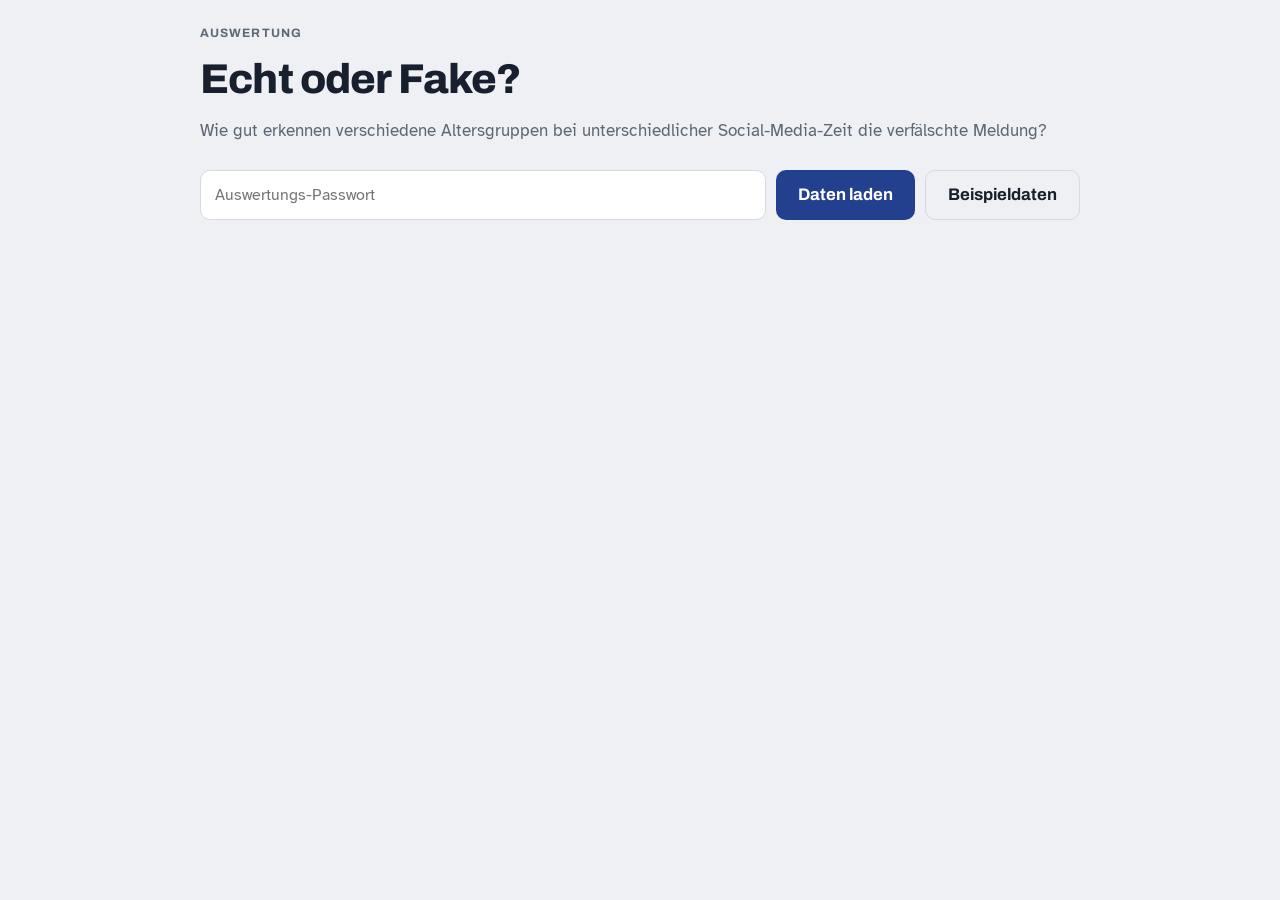
==== auswertung.html @ 5065805e "Schwerere Szenarien: sachliche Fakes mit einem versteckten Fehler, Ablenkungen in echten Meldungen C" ====
<!doctype html>
<html lang="de">
<head>
<meta charset="utf-8">
<meta name="viewport" content="width=device-width, initial-scale=1, viewport-fit=cover">
<meta name="robots" content="noindex, nofollow">
<title>Auswertung Echt oder Fake</title>
<link rel="stylesheet" href="https://fonts.googleapis.com/css2?family=Archivo:wght@600;700;800&family=Atkinson+Hyperlegible:wght@400;700&display=swap">
<link rel="stylesheet" href="style.css?v=8">
<style>
  .wrap { max-width: 880px; }
  .login { display: flex; gap: 10px; flex-wrap: wrap; }
  .login input {
    flex: 1 1 220px; font: 16px var(--body); padding: 12px 14px; border-radius: 10px;
    border: 1.5px solid var(--line); background: var(--surface); color: var(--ink);
  }
  .login .btn { width: auto; flex: 0 0 auto; }
  .werkzeuge { display: flex; gap: 16px; flex-wrap: wrap; align-items: center; font-size: 0.9rem; }
  .kpis { display: grid; grid-template-columns: repeat(auto-fit, minmax(160px, 1fr)); gap: 10px; }
  .kpi { background: var(--surface); border: 1px solid var(--line); border-radius: 10px; padding: 14px 16px; }
  .kpi b { display: block; font: 800 1.9rem/1.1 var(--display); font-variant-numeric: tabular-nums; }
  .kpi span { font-size: 0.85rem; color: var(--muted); }
  section.block { display: flex; flex-direction: column; gap: 12px; }
  section.block > p { max-width: 65ch; }
  .bars { display: flex; flex-direction: column; gap: 9px; }
  .bar-row { display: grid; grid-template-columns: minmax(96px, 28%) 1fr 92px; gap: 12px; align-items: center; font-size: 0.92rem; }
  .track { height: 18px; background: var(--line); border-radius: 3px; overflow: hidden; display: flex; }
  .fill { height: 100%; background: var(--accent); }
  .seg-ok { background: var(--echt); }
  .seg-no { background: var(--fake); }
  .seg-na { background: var(--muted); opacity: .45; }
  .val { text-align: right; font-variant-numeric: tabular-nums; font-weight: 700; }
  .val small { color: var(--muted); display: block; font-size: 0.74rem; font-weight: 400; }
  .legende { display: flex; gap: 14px; flex-wrap: wrap; font-size: 0.82rem; color: var(--muted); }
  .legende i { display: inline-block; width: 10px; height: 10px; border-radius: 2px; margin-right: 5px; vertical-align: -1px; }
  .scroll { overflow-x: auto; }
  table { border-collapse: separate; border-spacing: 4px; font-size: 0.88rem; min-width: 540px; }
  th { font: 700 0.8rem var(--display); color: var(--muted); text-align: left; padding: 4px; white-space: nowrap; }
  td.cell { text-align: center; border-radius: 5px; padding: 9px 4px; font-variant-numeric: tabular-nums; font-weight: 700; min-width: 70px; }
  td.cell small { display: block; font-weight: 400; opacity: .8; font-size: 0.72rem; }
  td.leer { color: var(--muted); background: var(--surface); font-weight: 400; }
  .notice { border: 1.5px dashed var(--fake); border-radius: 10px; padding: 10px 14px; font-size: 0.9rem; }
</style>
</head>
<body>
<main class="wrap stack-lg">
  <div class="stack">
    <span class="eyebrow">Auswertung</span>
    <h1>Echt oder Fake?</h1>
    <p class="muted">Wie gut erkennen verschiedene Altersgruppen bei unterschiedlicher Social-Media-Zeit die verfälschte Meldung?</p>
  </div>

  <form class="login" id="login">
    <input id="key" type="password" placeholder="Auswertungs-Passwort" autocomplete="current-password">
    <button class="btn" type="submit">Daten laden</button>
    <button class="btn btn-ghost" type="button" id="demo">Beispieldaten</button>
  </form>
  <div class="werkzeuge">
    <span class="status" id="status" aria-live="polite"></span>
    <button class="link" id="csv" hidden>Rohdaten als CSV herunterladen</button>
  </div>

  <div id="inhalt" class="stack-lg"></div>
</main>

<script src="config.js?v=8"></script>
<script>
(() => {
  const C = window.UMFRAGE_CONFIG;
  const S = C.szenarien;
  const $ = (s) => document.querySelector(s);
  const esc = (s) => String(s ?? "").replace(/[&<>"]/g, (c) => ({ "&": "&amp;", "<": "&lt;", ">": "&gt;", '"': "&quot;" }[c]));
  let aktuelleRows = [];
  let timer = null;

  try { $("#key").value = localStorage.getItem("fn_key") || ""; } catch {}

  async function laden() {
    if (!C.endpoint) { $("#status").textContent = "In config.js ist noch kein endpoint eingetragen."; return; }
    const key = $("#key").value;
    try { localStorage.setItem("fn_key", key); } catch {}
    try {
      const r = await fetch(`${C.endpoint}?key=${encodeURIComponent(key)}`);
      const d = await r.json();
      if (!d.ok) { $("#status").textContent = d.error || "Fehler beim Laden."; clearInterval(timer); return; }
      $("#status").textContent = `Live · aktualisiert ${new Date().toLocaleTimeString("de-DE")} · lädt jede Minute neu`;
      render(d.rows, false);
    } catch (err) {
      $("#status").textContent = "Laden fehlgeschlagen. Internetverbindung oder endpoint-URL prüfen.";
    }
  }

  $("#login").addEventListener("submit", (e) => {
    e.preventDefault();
    $("#status").textContent = "Lade …";
    clearInterval(timer);
    laden();
    timer = setInterval(laden, 60000);
  });
  $("#demo").addEventListener("click", () => {
    clearInterval(timer);
    $("#status").textContent = "";
    render(beispiel(), true);
  });

  $("#csv").addEventListener("click", () => {
    if (!aktuelleRows.length) return;
    const spalten = [...new Set(aktuelleRows.flatMap((r) => Object.keys(r)))];
    const zelle = (v) => { const s = String(v ?? ""); return /[";\n]/.test(s) ? `"${s.replace(/"/g, '""')}"` : s; };
    const csv = [spalten.join(";"), ...aktuelleRows.map((r) => spalten.map((k) => zelle(r[k])).join(";"))].join("\n");
    const a = document.createElement("a");
    a.href = URL.createObjectURL(new Blob(["﻿" + csv], { type: "text/csv;charset=utf-8" }));
    a.download = `echt-oder-fake_${new Date().toISOString().slice(0, 10)}.csv`;
    a.click();
  });

  // ---------- erfundene Beispieldaten für die Vorschau ----------
  function beispiel() {
    const rows = [];
    const schw = { quelle: 0.88, inhalt: 0.66, taeuscht: 0.4 };
    for (let n = 0; n < 160; n++) {
      const a = Math.floor(Math.random() * C.alter.length);
      const s = Math.floor(Math.random() * C.screentime.length);
      const row = { alter: C.alter[a], screentime: C.screentime[s] };
      let r = 0, f = 0, k = 0;
      S.forEach((sz) => {
        const p = Math.max(0.15, Math.min(0.97, schw[sz.typ] - 0.03 * s + (a === 5 ? -0.06 : 0) + (Math.random() - 0.5) * 0.15));
        const x = Math.random();
        const erg = x < 0.07 ? "keine_ahnung" : x < 0.07 + p * 0.93 ? "richtig" : "falsch";
        row[`${sz.id}_ergebnis`] = erg;
        row[`${sz.id}_sicher`] = erg === "keine_ahnung" ? "" : Math.random() < 0.5 + 0.05 * s ? "sicher" : "geraten";
        erg === "richtig" ? r++ : erg === "falsch" ? f++ : k++;
      });
      Object.assign(row, { richtig: r, falsch: f, keine_ahnung: k, anzahl: S.length, quote: Math.round(r / S.length * 100) });
      rows.push(row);
    }
    return rows;
  }

  // ---------- Berechnung ----------
  const mittel = (a) => (a.length ? a.reduce((s, x) => s + x, 0) / a.length : null);
  const pct = (v) => (v == null ? "–" : Math.round(v) + " %");
  const quote = (r) => (Number(r.richtig) / Number(r.anzahl || S.length)) * 100;
  const kaQuote = (r) => (Number(r.keine_ahnung || 0) / Number(r.anzahl || S.length)) * 100;

  // Einzelantworten flach: eine Zeile pro Person × Szenario
  function antworten(rows) {
    return rows.flatMap((r) => S.map((s) => ({
      row: r, szenario: s, ergebnis: r[`${s.id}_ergebnis`], sicher: r[`${s.id}_sicher`]
    })).filter((x) => x.ergebnis));
  }

  function gruppe(rows, feld, werte) {
    return werte.map((w) => {
      const g = rows.filter((r) => String(r[feld]) === String(w));
      return { label: w, n: g.length, wert: mittel(g.map(quote)), ka: mittel(g.map(kaQuote)) };
    });
  }

  function balken(daten, mitKa = true) {
    return `<div class="bars">${daten.map((d) => `
      <div class="bar-row">
        <span>${esc(d.label)}</span>
        <div class="track"><div class="fill" style="width:${d.wert ?? 0}%"></div></div>
        <span class="val">${pct(d.wert)}<small>n = ${d.n}${mitKa && d.ka ? ` · ${Math.round(d.ka)} % k. A.` : ""}</small></span>
      </div>`).join("")}</div>`;
  }

  function farbe(v) {
    const t = Math.max(0, Math.min(1, (v - 30) / 70));
    return `background:hsl(${Math.round(6 + t * 140)} 55% 46%);color:#fff`;
  }

  function tabelle(zeilen, spalten, wert) {
    return `<div class="scroll"><table>
      <thead><tr><th></th>${spalten.map((s) => `<th>${esc(C.typen[s] || C.merkmale[s] || s)}</th>`).join("")}</tr></thead>
      <tbody>${zeilen.map((z) => `<tr><th>${esc(z)}</th>${spalten.map((s) => {
        const { v, n } = wert(z, s);
        if (!n) return `<td class="cell leer">–</td>`;
        return `<td class="cell" style="${farbe(v)}">${Math.round(v)} %<small>n = ${n}</small></td>`;
      }).join("")}</tr>`).join("")}</tbody></table></div>`;
  }

  // ---------- Darstellung ----------
  function render(rows, demo) {
    aktuelleRows = rows;
    $("#csv").hidden = !rows.length;
    const inhalt = $("#inhalt");
    if (!rows.length) { inhalt.innerHTML = `<p class="muted">Noch keine Antworten. Sobald jemand die Umfrage abschickt, erscheint sie hier.</p>`; return; }

    const alle = antworten(rows);
    const beantwortet = alle.filter((x) => x.ergebnis !== "keine_ahnung");
    const sicher = beantwortet.filter((x) => x.sicher === "sicher");
    const anteilRichtig = (liste) => (liste.length ? (liste.filter((x) => x.ergebnis === "richtig").length / liste.length) * 100 : null);

    const matrix = tabelle(C.alter, C.screentime, (a, s) => {
      const g = rows.filter((r) => r.alter === a && r.screentime === s);
      return { v: mittel(g.map(quote)), n: g.length };
    });

    // Kreuztabelle: Gruppe (Alter oder Screentime) × Eigenschaft der Szenarien (typ oder merkmal)
    const kreuz = (feld, werte, eigenschaft, spalten) => tabelle(werte, Object.keys(spalten), (w, k) => {
      const g = alle.filter((x) => x.row[feld] === w && x.szenario[eigenschaft] === k);
      return { v: anteilRichtig(g), n: new Set(g.map((x) => x.row)).size };
    });
    const anzahlProMerkmal = Object.keys(C.merkmale).map((m) => `${C.merkmale[m]}: ${S.filter((s) => s.merkmal === m).length}`).join(" · ");

    const kalibrierung = C.screentime.map((st) => {
      const g = sicher.filter((x) => x.row.screentime === st);
      return { label: st, n: new Set(g.map((x) => x.row)).size, wert: anteilRichtig(g) };
    });

    const proSzenario = S.map((s) => {
      const g = alle.filter((x) => x.szenario.id === s.id);
      const anteil = (e) => (g.length ? (g.filter((x) => x.ergebnis === e).length / g.length) * 100 : 0);
      return { s, n: g.length, ok: anteil("richtig"), no: anteil("falsch"), na: anteil("keine_ahnung") };
    });

    inhalt.innerHTML = `
      ${demo ? `<p class="notice">Erfundene Beispieldaten. So sieht die Auswertung aus, sobald echte Antworten da sind.</p>` : ""}
      <div class="kpis">
        <div class="kpi"><b>${rows.length}</b><span>Teilnehmende</span></div>
        <div class="kpi"><b>${pct(mittel(rows.map(quote)))}</b><span>richtig erkannt im Schnitt</span></div>
        <div class="kpi"><b>${pct(mittel(rows.map(kaQuote)))}</b><span>„Keine Ahnung“</span></div>
        <div class="kpi"><b>${pct(anteilRichtig(sicher))}</b><span>richtig, wenn „sicher“ gewählt</span></div>
      </div>

      <section class="block">
        <h2>Nach täglicher Social-Media-Zeit</h2>
        <p class="muted small">Anteil richtig erkannter Paare. „k. A.“ = Anteil „Keine Ahnung“.</p>
        ${balken(gruppe(rows, "screentime", C.screentime))}
      </section>

      <section class="block">
        <h2>Nach Altersgruppe</h2>
        ${balken(gruppe(rows, "alter", C.alter))}
      </section>

      <section class="block">
        <h2>Alter × Social-Media-Zeit</h2>
        <p class="muted small">Zeilen: Altersgruppe, Spalten: Zeit pro Tag. Zellen mit kleinem n bitte vorsichtig deuten.</p>
        ${matrix}
      </section>

      <section class="block">
        <h2>Aufmachung als Hinweis, nach Social-Media-Zeit</h2>
        <p class="muted small">Aufmachung hilft: echt = seriöser Artikel, Fake = Post. Gleiche Aufmachung: beide sehen gleich aus. Aufmachung täuscht: echt = lockerer Post, Fake = seriös wirkender Artikel. Je 5 Paare. Wer sich vor allem auf die Aufmachung verlässt, schneidet bei „täuscht“ schlecht ab.</p>
        ${kreuz("screentime", C.screentime, "typ", C.typen)}
      </section>

      <section class="block">
        <h2>Aufmachung als Hinweis, nach Alter</h2>
        ${kreuz("alter", C.alter, "typ", C.typen)}
      </section>

      <section class="block">
        <h2>Welche Fake-Merkmale werden erkannt? Nach Social-Media-Zeit</h2>
        <p class="muted small">Jedes Paar hat ein Hauptmerkmal, an dem man den Fake erkennen kann. Anzahl Paare: ${esc(anzahlProMerkmal)}.</p>
        ${kreuz("screentime", C.screentime, "merkmal", C.merkmale)}
      </section>

      <section class="block">
        <h2>Welche Fake-Merkmale werden erkannt? Nach Alter</h2>
        ${kreuz("alter", C.alter, "merkmal", C.merkmale)}
      </section>

      <section class="block">
        <h2>Wie oft lagen die „Sicheren“ richtig?</h2>
        <p class="muted small">Nur Antworten mit „da bin ich sicher“. Ein niedriger Wert bedeutet Selbstüberschätzung.</p>
        ${balken(kalibrierung, false)}
      </section>

      <section class="block">
        <h2>Die einzelnen Paare</h2>
        <div class="legende"><span><i class="seg-ok"></i>richtig</span><span><i class="seg-no"></i>falsch</span><span><i class="seg-na"></i>keine Ahnung</span></div>
        <div class="bars">${proSzenario.map((d) => `
          <div class="bar-row">
            <span>${esc(d.s.thema)} <small class="muted">(${esc(C.typen[d.s.typ])}, ${esc(C.merkmale[d.s.merkmal])})</small></span>
            <div class="track"><div class="seg-ok" style="width:${d.ok}%"></div><div class="seg-no" style="width:${d.no}%"></div><div class="seg-na" style="width:${d.na}%"></div></div>
            <span class="val">${Math.round(d.ok)} %<small>n = ${d.n}</small></span>
          </div>`).join("")}</div>
      </section>`;
  }
})();
</script>
</body>
</html>
---- style.css ----
:root {
  --paper: #eef0f3;
  --surface: #ffffff;
  --ink: #17202c;
  --muted: #5d6877;
  --line: #d5dae1;
  --accent: #23408e;
  --accent-ink: #ffffff;
  --echt: #1b7a50;
  --fake: #c0391f;
  --mark: #fff1a8;
  --radius: 12px;
  --display: "Archivo", "Helvetica Neue", Arial, sans-serif;
  --body: "Atkinson Hyperlegible", "Segoe UI", system-ui, sans-serif;
  --serif: "Source Serif 4", Georgia, "Times New Roman", serif;
  color-scheme: light;
}
@media (prefers-color-scheme: dark) {
  :root:not([data-theme="light"]) {
    --paper: #101419;
    --surface: #1a2029;
    --ink: #e6eaef;
    --muted: #9ba5b2;
    --line: #2d3540;
    --accent: #8fa8ec;
    --accent-ink: #101419;
    --echt: #4cc28a;
    --fake: #ff806a;
    --mark: #4a4220;
    color-scheme: dark;
  }
}
:root[data-theme="dark"] {
  --paper: #101419;
  --surface: #1a2029;
  --ink: #e6eaef;
  --muted: #9ba5b2;
  --line: #2d3540;
  --accent: #8fa8ec;
  --accent-ink: #101419;
  --echt: #4cc28a;
  --fake: #ff806a;
  --mark: #4a4220;
  color-scheme: dark;
}

* { box-sizing: border-box; }
html { -webkit-text-size-adjust: 100%; }
body {
  margin: 0;
  background: var(--paper);
  color: var(--ink);
  font: 17px/1.5 var(--body);
  padding: env(safe-area-inset-top, 0px) 16px env(safe-area-inset-bottom, 0px);
}
.wrap { max-width: 560px; margin: 0 auto; padding-block: 24px 56px; }
h1, h2, h3 { font-family: var(--display); text-wrap: balance; margin: 0; line-height: 1.15; }
h1 { font-size: clamp(2rem, 8vw, 2.6rem); font-weight: 800; letter-spacing: -0.02em; }
h2 { font-size: 1.4rem; font-weight: 750; }
h3 { font-size: 1.05rem; font-weight: 700; }
p { margin: 0; }
.muted { color: var(--muted); }
.small { font-size: 0.9rem; }
.eyebrow {
  font-family: var(--display); font-size: 0.76rem; font-weight: 700;
  text-transform: uppercase; letter-spacing: 0.09em; color: var(--muted);
}
.stack { display: flex; flex-direction: column; gap: 14px; }
.stack-lg { display: flex; flex-direction: column; gap: 26px; }

.btn {
  appearance: none; border: 0; cursor: pointer;
  font: 700 1.05rem/1 var(--display);
  padding: 16px 22px; border-radius: 10px;
  background: var(--accent); color: var(--accent-ink);
  width: 100%;
}
.btn:active { transform: translateY(1px); }
.btn:disabled { opacity: 0.35; cursor: not-allowed; }
.btn-ghost { background: transparent; color: var(--ink); border: 1.5px solid var(--line); }
.link { background: none; border: 0; padding: 0; color: var(--accent); font: inherit; text-decoration: underline; cursor: pointer; }
:focus-visible { outline: 3px solid var(--accent); outline-offset: 2px; }

.stamp {
  display: inline-block; font: 800 0.72rem/1 var(--display);
  letter-spacing: 0.12em; text-transform: uppercase;
  padding: 5px 8px; border: 2px solid currentColor; border-radius: 3px;
  transform: rotate(-3deg);
}
.stamp.echt { color: var(--echt); }
.stamp.fake { color: var(--fake); }

/* Formular */
fieldset { border: 0; margin: 0; padding: 0; display: flex; flex-direction: column; gap: 10px; }
legend { font: 700 1.05rem/1.3 var(--display); padding: 0; margin-bottom: 10px; }
legend .hint { font: 400 0.88rem var(--body); color: var(--muted); display: block; margin-top: 2px; }
.chips { display: flex; flex-wrap: wrap; gap: 8px; }
.chip { position: relative; }
.chip input { position: absolute; opacity: 0; inset: 0; margin: 0; cursor: pointer; }
.chip span {
  display: block; padding: 10px 14px; border-radius: 8px;
  background: var(--surface); border: 1.5px solid var(--line);
  font-size: 0.97rem; user-select: none;
}
.chip input:checked + span { border-color: var(--accent); background: var(--accent); color: var(--accent-ink); }
.chip input:focus-visible + span { outline: 3px solid var(--accent); outline-offset: 2px; }
.scale { display: grid; grid-template-columns: repeat(5, 1fr); gap: 6px; }
.scale .chip span { text-align: center; padding: 12px 0; font-weight: 700; }
.scale-labels { display: flex; justify-content: space-between; font-size: 0.82rem; color: var(--muted); }
.consent { display: flex; gap: 12px; align-items: flex-start; font-size: 0.95rem; }
.consent input { width: 22px; height: 22px; flex: none; margin-top: 2px; accent-color: var(--accent); }
.panel { background: var(--surface); border: 1px solid var(--line); border-radius: var(--radius); padding: 16px 18px; }
.hinweis { font-size: 0.9rem; color: var(--fake); min-height: 1.2em; }
.status { font-size: 0.88rem; color: var(--muted); }

/* Fortschritt */
.progress { display: flex; align-items: center; gap: 12px; }
.bar { flex: 1; height: 5px; border-radius: 3px; background: var(--line); overflow: hidden; }
.bar i { display: block; height: 100%; background: var(--accent); transition: width .2s ease; }
.progress b { font: 700 0.9rem var(--display); font-variant-numeric: tabular-nums; }

/* Gegenüberstellung */
.paar { display: flex; flex-direction: column; gap: 14px; }
.karte { display: flex; flex-direction: column; gap: 6px; }
.karte-label { font: 800 0.95rem var(--display); display: flex; align-items: center; gap: 8px; }
.karte-label i {
  font-style: normal; display: inline-grid; place-items: center;
  width: 26px; height: 26px; border-radius: 50%;
  border: 2px solid var(--ink); font-size: 0.85rem;
}

/* Format: Nachrichtenartikel */
.artikel {
  background: var(--surface); border: 1px solid var(--line); border-radius: 6px;
  padding: 14px 16px 16px; display: flex; flex-direction: column; gap: 8px;
}
.artikel .kopf {
  display: flex; justify-content: space-between; align-items: baseline; gap: 10px; flex-wrap: wrap;
  border-bottom: 1px solid var(--line); padding-bottom: 8px;
}
.artikel .outlet { font: 700 1rem var(--serif); letter-spacing: 0.01em; }
.artikel .meta { font-size: 0.78rem; color: var(--muted); }
.artikel h3 { font: 700 1.18rem/1.25 var(--serif); }
.artikel p { font: 400 0.98rem/1.5 var(--serif); }

/* Format: Social-Media-Post */
.post {
  background: var(--surface); border: 1px solid var(--line); border-radius: 16px;
  padding: 14px 16px; display: flex; flex-direction: column; gap: 10px;
}
.post .kopf { display: flex; align-items: center; gap: 10px; }
.avatar {
  width: 36px; height: 36px; border-radius: 50%; flex: none;
  display: grid; place-items: center; font: 800 0.9rem var(--display); color: #fff;
}
.post .who { display: flex; flex-direction: column; line-height: 1.2; }
.post .who b { font-size: 0.93rem; }
.post .who span { font-size: 0.78rem; color: var(--muted); }
.post p { font-size: 0.98rem; }
.post .reaktionen { display: flex; gap: 18px; font-size: 0.8rem; color: var(--muted); font-variant-numeric: tabular-nums; }

/* Antwortmöglichkeiten */
.antworten { display: flex; flex-direction: column; gap: 8px; }
.antwort {
  appearance: none; cursor: pointer; text-align: left;
  display: grid; grid-template-columns: 1fr auto; align-items: center; gap: 10px;
  padding: 13px 14px; border-radius: 10px;
  background: var(--surface); border: 1.5px solid var(--line); color: var(--ink);
  font: 400 0.98rem/1.3 var(--body);
}
.antwort b { font-family: var(--display); }
.antwort small { color: var(--muted); font-size: 0.82rem; }
.antwort[aria-pressed="true"] { border-color: var(--accent); box-shadow: inset 0 0 0 1.5px var(--accent); }
.antwort[aria-pressed="true"] small { color: var(--accent); }
.antwort.neutral { justify-content: center; }

/* Ergebnis */
.score { display: flex; align-items: baseline; gap: 10px; }
.score .big { font: 800 4rem/1 var(--display); letter-spacing: -0.03em; font-variant-numeric: tabular-nums; }
.review { display: flex; flex-direction: column; gap: 12px; }
.review-item {
  background: var(--surface); border: 1px solid var(--line); border-radius: var(--radius);
  padding: 14px 16px; display: flex; flex-direction: column; gap: 8px;
}
.review-item .row { display: flex; gap: 10px; align-items: center; justify-content: space-between; flex-wrap: wrap; }
.verdict { font: 700 0.85rem var(--display); }
.verdict.ok { color: var(--echt); }
.verdict.no { color: var(--fake); }
.verdict.na { color: var(--muted); }
.zitat { font-size: 0.9rem; border-left: 3px solid var(--fake); padding-left: 10px; color: var(--muted); }
.tags { display: flex; flex-wrap: wrap; gap: 6px; }
.tag { font-size: 0.78rem; background: var(--mark); color: var(--ink); padding: 2px 7px; border-radius: 4px; }
.tips { margin: 0; padding-left: 20px; display: flex; flex-direction: column; gap: 6px; }

.screen[hidden] { display: none !important; }
@media (prefers-reduced-motion: reduce) { * { transition: none !important; } }
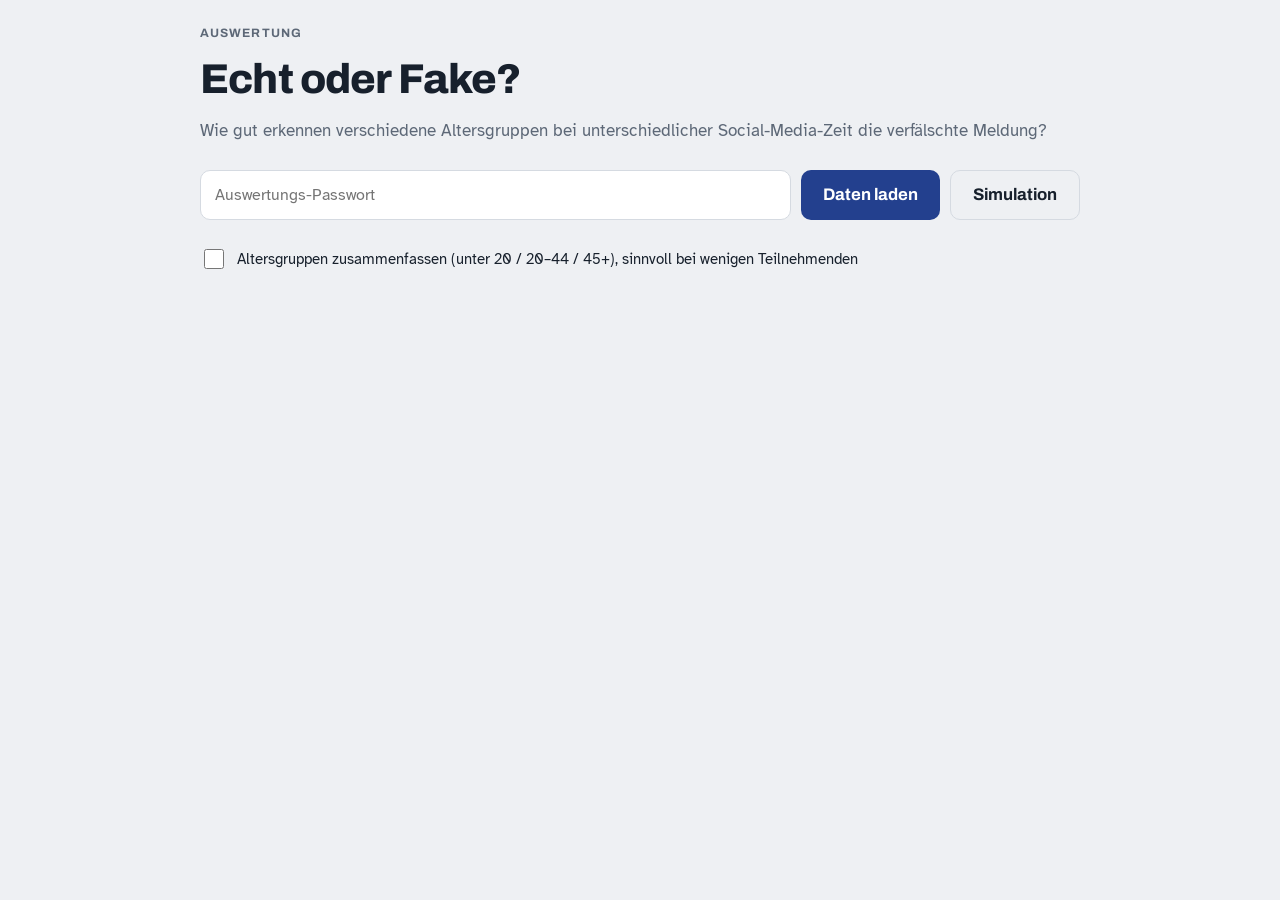
==== commit e8c258ad: "Auswertung: gekennzeichnete Simulation und Schalter für 3 Altersgruppen Co-Authored-By: Claude Opus " ====
--- a/auswertung.html
+++ b/auswertung.html
@@ -6,7 +6,7 @@
 <meta name="robots" content="noindex, nofollow">
 <title>Auswertung Echt oder Fake</title>
 <link rel="stylesheet" href="https://fonts.googleapis.com/css2?family=Archivo:wght@600;700;800&family=Atkinson+Hyperlegible:wght@400;700&display=swap">
-<link rel="stylesheet" href="style.css?v=8">
+<link rel="stylesheet" href="style.css?v=11">
 <style>
   .wrap { max-width: 880px; }
   .login { display: flex; gap: 10px; flex-wrap: wrap; }
@@ -40,6 +40,16 @@
   td.cell small { display: block; font-weight: 400; opacity: .8; font-size: 0.72rem; }
   td.leer { color: var(--muted); background: var(--surface); font-weight: 400; }
   .notice { border: 1.5px dashed var(--fake); border-radius: 10px; padding: 10px 14px; font-size: 0.9rem; }
+  .abbildungen { display: grid; gap: 22px; }
+  .folie { margin: 0; display: flex; flex-direction: column; gap: 8px; }
+  .folie svg { width: 100%; height: auto; display: block; border: 1px solid var(--line); border-radius: 8px; }
+  .folie figcaption { display: flex; justify-content: space-between; gap: 12px; flex-wrap: wrap; font-size: 0.88rem; color: var(--muted); }
+  .saetze { margin: 0; padding-left: 20px; display: flex; flex-direction: column; gap: 8px; font-size: 0.95rem; }
+  details summary { cursor: pointer; }
+  details[open] summary { margin-bottom: 10px; }
+  .schalter { display: flex; gap: 10px; align-items: center; font-size: 0.92rem; }
+  .schalter input { width: 20px; height: 20px; accent-color: var(--accent); }
+  .trenner { padding-top: 12px; border-top: 1px solid var(--line); }
 </style>
 </head>
 <body>
@@ -53,8 +63,9 @@
   <form class="login" id="login">
     <input id="key" type="password" placeholder="Auswertungs-Passwort" autocomplete="current-password">
     <button class="btn" type="submit">Daten laden</button>
-    <button class="btn btn-ghost" type="button" id="demo">Beispieldaten</button>
+    <button class="btn btn-ghost" type="button" id="demo">Simulation</button>
   </form>
+  <label class="schalter"><input type="checkbox" id="zusammen"> Altersgruppen zusammenfassen (unter 20 / 20–44 / 45+), sinnvoll bei wenigen Teilnehmenden</label>
   <div class="werkzeuge">
     <span class="status" id="status" aria-live="polite"></span>
     <button class="link" id="csv" hidden>Rohdaten als CSV herunterladen</button>
@@ -63,7 +74,7 @@
   <div id="inhalt" class="stack-lg"></div>
 </main>
 
-<script src="config.js?v=8"></script>
+<script src="config.js?v=11"></script>
 <script>
 (() => {
   const C = window.UMFRAGE_CONFIG;
@@ -72,6 +83,11 @@
   const esc = (s) => String(s ?? "").replace(/[&<>"]/g, (c) => ({ "&": "&amp;", "<": "&lt;", ">": "&gt;", '"': "&quot;" }[c]));
   let aktuelleRows = [];
   let timer = null;
+  let letzte = null; // zuletzt gezeigte Daten, um beim Umschalten neu zu zeichnen
+  const ALTER_3 = ["unter 20", "20–44", "45+"];
+  const ZU_3 = { "unter 16": "unter 20", "16–19": "unter 20", "20–29": "20–44", "30–44": "20–44", "45–59": "45+", "60+": "45+" };
+  let altersstufen = C.alter;
+  $("#zusammen").addEventListener("change", () => { if (letzte) render(letzte.rows, letzte.demo); });
 
   try { $("#key").value = localStorage.getItem("fn_key") || ""; } catch {}
 
@@ -84,7 +100,8 @@
       const d = await r.json();
       if (!d.ok) { $("#status").textContent = d.error || "Fehler beim Laden."; clearInterval(timer); return; }
       $("#status").textContent = `Live · aktualisiert ${new Date().toLocaleTimeString("de-DE")} · lädt jede Minute neu`;
-      render(d.rows, false);
+      // Testzeilen (Alter „TEST“) nicht mitzählen
+      render(d.rows.filter((r) => r.alter !== "TEST"), false);
     } catch (err) {
       $("#status").textContent = "Laden fehlgeschlagen. Internetverbindung oder endpoint-URL prüfen.";
     }
@@ -114,26 +131,33 @@
     a.click();
   });
 
-  // ---------- erfundene Beispieldaten für die Vorschau ----------
+  // ---------- Simulation: erfundene Daten, um die Auswertung vorzuführen ----------
+  // Wird überall als „SIMULIERTE DATEN“ gekennzeichnet und nie mit echten Antworten vermischt.
   function beispiel() {
     const rows = [];
     const schw = { quelle: 0.88, inhalt: 0.66, taeuscht: 0.4 };
-    for (let n = 0; n < 160; n++) {
-      const a = Math.floor(Math.random() * C.alter.length);
-      const s = Math.floor(Math.random() * C.screentime.length);
-      const row = { alter: C.alter[a], screentime: C.screentime[s] };
-      let r = 0, f = 0, k = 0;
-      S.forEach((sz) => {
-        const p = Math.max(0.15, Math.min(0.97, schw[sz.typ] - 0.03 * s + (a === 5 ? -0.06 : 0) + (Math.random() - 0.5) * 0.15));
-        const x = Math.random();
-        const erg = x < 0.07 ? "keine_ahnung" : x < 0.07 + p * 0.93 ? "richtig" : "falsch";
-        row[`${sz.id}_ergebnis`] = erg;
-        row[`${sz.id}_sicher`] = erg === "keine_ahnung" ? "" : Math.random() < 0.5 + 0.05 * s ? "sicher" : "geraten";
-        erg === "richtig" ? r++ : erg === "falsch" ? f++ : k++;
-      });
-      Object.assign(row, { richtig: r, falsch: f, keine_ahnung: k, anzahl: S.length, quote: Math.round(r / S.length * 100) });
-      rows.push(row);
-    }
+    const proAlter = { "unter 16": 20, "16–19": 40, "20–29": 24, "30–44": 19, "45–59": 22, "60+": 8 };
+    // Jüngere nutzen im Schnitt mehr Social Media
+    const smGewicht = { "unter 16": [1, 2, 4, 4, 3], "16–19": [1, 2, 4, 5, 4], "20–29": [2, 3, 4, 3, 2], "30–44": [3, 4, 3, 2, 1], "45–59": [4, 4, 2, 1, 1], "60+": [5, 3, 2, 1, 0] };
+    const ziehe = (gew) => { let x = Math.random() * gew.reduce((t, v) => t + v, 0); for (let i = 0; i < gew.length; i++) { x -= gew[i]; if (x < 0) return i; } return gew.length - 1; };
+    Object.entries(proAlter).forEach(([alter, anzahl]) => {
+      const a = C.alter.indexOf(alter);
+      for (let n = 0; n < anzahl; n++) {
+        const s = ziehe(smGewicht[alter]);
+        const row = { alter, screentime: C.screentime[s] };
+        let r = 0, f = 0, k = 0;
+        S.forEach((sz) => {
+          const p = Math.max(0.15, Math.min(0.97, schw[sz.typ] - 0.03 * s + (a === 5 ? -0.08 : 0) + (Math.random() - 0.5) * 0.15));
+          const x = Math.random();
+          const erg = x < 0.07 ? "keine_ahnung" : x < 0.07 + p * 0.93 ? "richtig" : "falsch";
+          row[`${sz.id}_ergebnis`] = erg;
+          row[`${sz.id}_sicher`] = erg === "keine_ahnung" ? "" : Math.random() < 0.5 + 0.05 * s ? "sicher" : "geraten";
+          erg === "richtig" ? r++ : erg === "falsch" ? f++ : k++;
+        });
+        Object.assign(row, { richtig: r, falsch: f, keine_ahnung: k, anzahl: S.length, quote: Math.round(r / S.length * 100) });
+        rows.push(row);
+      }
+    });
     return rows;
   }
 
@@ -171,9 +195,9 @@
     return `background:hsl(${Math.round(6 + t * 140)} 55% 46%);color:#fff`;
   }
 
-  function tabelle(zeilen, spalten, wert) {
+  function tabelle(zeilen, spalten, wert, labels = {}) {
     return `<div class="scroll"><table>
-      <thead><tr><th></th>${spalten.map((s) => `<th>${esc(C.typen[s] || C.merkmale[s] || s)}</th>`).join("")}</tr></thead>
+      <thead><tr><th></th>${spalten.map((s) => `<th>${esc(labels[s] || s)}</th>`).join("")}</tr></thead>
       <tbody>${zeilen.map((z) => `<tr><th>${esc(z)}</th>${spalten.map((s) => {
         const { v, n } = wert(z, s);
         if (!n) return `<td class="cell leer">–</td>`;
@@ -181,10 +205,369 @@
       }).join("")}</tr>`).join("")}</tbody></table></div>`;
   }
 
+  // ---------- Statistik: Spearman-Rangkorrelation mit p-Wert ----------
+  function raenge(werte) {
+    const idx = werte.map((v, i) => [v, i]).sort((a, b) => a[0] - b[0]);
+    const r = new Array(werte.length);
+    for (let i = 0; i < idx.length; ) {
+      let j = i;
+      while (j + 1 < idx.length && idx[j + 1][0] === idx[i][0]) j++;
+      const durchschnitt = (i + j) / 2 + 1; // gleiche Werte bekommen den mittleren Rang
+      for (let k = i; k <= j; k++) r[idx[k][1]] = durchschnitt;
+      i = j + 1;
+    }
+    return r;
+  }
+  function pearson(x, y) {
+    const n = x.length;
+    if (n < 3) return null;
+    const mx = x.reduce((s, v) => s + v, 0) / n, my = y.reduce((s, v) => s + v, 0) / n;
+    let sxy = 0, sxx = 0, syy = 0;
+    for (let i = 0; i < n; i++) { const dx = x[i] - mx, dy = y[i] - my; sxy += dx * dy; sxx += dx * dx; syy += dy * dy; }
+    return sxx && syy ? sxy / Math.sqrt(sxx * syy) : null;
+  }
+  const spearman = (x, y) => pearson(raenge(x), raenge(y));
+  function gammaln(x) {
+    const c = [76.18009172947146, -86.50532032941677, 24.01409824083091, -1.231739572450155, 0.1208650973866179e-2, -0.5395239384953e-5];
+    let y = x, tmp = x + 5.5;
+    tmp -= (x + 0.5) * Math.log(tmp);
+    let ser = 1.000000000190015;
+    for (const ci of c) ser += ci / ++y;
+    return -tmp + Math.log(2.5066282746310005 * ser / x);
+  }
+  function betacf(a, b, x) {
+    const FPMIN = 1e-300;
+    const qab = a + b, qap = a + 1, qam = a - 1;
+    let c = 1, d = 1 - qab * x / qap;
+    if (Math.abs(d) < FPMIN) d = FPMIN;
+    d = 1 / d;
+    let h = d;
+    for (let m = 1; m <= 300; m++) {
+      const m2 = 2 * m;
+      let aa = m * (b - m) * x / ((qam + m2) * (a + m2));
+      d = 1 + aa * d; if (Math.abs(d) < FPMIN) d = FPMIN;
+      c = 1 + aa / c; if (Math.abs(c) < FPMIN) c = FPMIN;
+      d = 1 / d; h *= d * c;
+      aa = -(a + m) * (qab + m) * x / ((a + m2) * (qap + m2));
+      d = 1 + aa * d; if (Math.abs(d) < FPMIN) d = FPMIN;
+      c = 1 + aa / c; if (Math.abs(c) < FPMIN) c = FPMIN;
+      d = 1 / d;
+      const del = d * c; h *= del;
+      if (Math.abs(del - 1) < 3e-12) break;
+    }
+    return h;
+  }
+  function betai(a, b, x) {
+    if (x <= 0) return 0;
+    if (x >= 1) return 1;
+    const bt = Math.exp(gammaln(a + b) - gammaln(a) - gammaln(b) + a * Math.log(x) + b * Math.log(1 - x));
+    return x < (a + 1) / (a + b + 2) ? bt * betacf(a, b, x) / a : 1 - bt * betacf(b, a, 1 - x) / b;
+  }
+  // zweiseitiger p-Wert über die t-Verteilung, df = Freiheitsgrade
+  function pWert(r, df) {
+    if (r == null || df < 1) return null;
+    if (Math.abs(r) >= 1) return 0;
+    const t2 = r * r * df / (1 - r * r);
+    return betai(df / 2, 0.5, df / (df + t2));
+  }
+  // Partielle Korrelation: Zusammenhang x–y, wenn z (Drittvariable) herausgerechnet wird
+  function partiell(rxy, rxz, ryz) {
+    const nenner = Math.sqrt((1 - rxz * rxz) * (1 - ryz * ryz));
+    return rxy == null || rxz == null || ryz == null || !nenner ? null : (rxy - rxz * ryz) / nenner;
+  }
+
+  // ---------- Abbildungen im Folienformat (16:9, feste helle Farben für Beamer und PNG) ----------
+  const W = 1600, H = 900;
+  const F = { ink: "#17202c", muted: "#5d6877", grid: "#e2e6ec", akzent: "#23408e", box: "#d9e1f5", ok: "#1b7a50", no: "#c0391f", na: "#b9c0ca", weiss: "#ffffff" };
+  const FONT = "Helvetica Neue, Helvetica, Arial, sans-serif";
+  const zahl = (x, d = 2) => (x == null ? "–" : x.toFixed(d).replace(".", ",").replace("-", "−"));
+  const pText = (p) => (p == null ? "–" : p < 0.001 ? "p < 0,001" : `p = ${zahl(p, 3)}`);
+
+  function einordnen(r, p) {
+    if (r == null) return "zu wenige Daten für eine Korrelation";
+    const b = Math.abs(r);
+    const staerke = b < 0.1 ? "kein nennenswerter" : b < 0.3 ? "ein schwacher" : b < 0.5 ? "ein mittlerer" : "ein starker";
+    const richtung = b < 0.1 ? "" : r > 0 ? " positiver" : " negativer";
+    const sig = p == null ? "" : p < 0.05 ? ", statistisch signifikant" : ", statistisch nicht signifikant";
+    return `${staerke}${richtung} Zusammenhang${sig}`;
+  }
+
+  let wasserzeichen = false;
+  function rahmen(id, titel, untertitel, fuss, inhalt) {
+    const wz = wasserzeichen ? `<text x="${W / 2}" y="${H / 2 + 40}" font-size="120" font-weight="700" fill="#c0391f" fill-opacity="0.10" text-anchor="middle" transform="rotate(-18 ${W / 2} ${H / 2})">SIMULATION</text>` : "";
+    return `<svg id="${id}" xmlns="http://www.w3.org/2000/svg" viewBox="0 0 ${W} ${H}" width="${W}" height="${H}" font-family="${FONT}" role="img" aria-label="${esc(titel)}">
+      <rect width="${W}" height="${H}" fill="${F.weiss}"/>
+      <text x="80" y="88" font-size="46" font-weight="700" fill="${F.ink}">${esc(titel)}</text>
+      <text x="80" y="138" font-size="27" fill="${F.muted}">${esc(untertitel)}</text>
+      ${inhalt}
+      ${wz}
+      <text x="80" y="${H - 32}" font-size="19" fill="${F.muted}">${esc(fuss)}</text>
+    </svg>`;
+  }
+
+  function quantil(sortiert, q) {
+    const pos = (sortiert.length - 1) * q, u = Math.floor(pos), o = Math.ceil(pos);
+    return sortiert[u] + (sortiert[o] - sortiert[u]) * (pos - u);
+  }
+
+  // Boxplot: gruppen = [{label, werte:[...]}], y von 0 bis yMax
+  function boxplot(id, titel, untertitel, fuss, gruppen, yMax, yTitel) {
+    const L = 150, R = 60, T = 190, B = 160, pw = W - L - R, ph = H - T - B;
+    const y = (v) => T + ph - (v / yMax) * ph;
+    const band = pw / gruppen.length, bw = Math.min(150, band * 0.5);
+    let s = "";
+    for (let v = 0; v <= yMax; v += 3) {
+      s += `<line x1="${L}" x2="${L + pw}" y1="${y(v)}" y2="${y(v)}" stroke="${F.grid}" stroke-width="2"/>
+            <text x="${L - 18}" y="${y(v) + 9}" font-size="24" fill="${F.muted}" text-anchor="end">${v}</text>`;
+    }
+    s += `<text transform="translate(52 ${T + ph / 2}) rotate(-90)" font-size="24" fill="${F.muted}" text-anchor="middle">${esc(yTitel)}</text>`;
+    gruppen.forEach((g, i) => {
+      const cx = L + band * i + band / 2;
+      const w = [...g.werte].sort((a, b) => a - b), n = w.length;
+      s += `<text x="${cx}" y="${T + ph + 46}" font-size="25" font-weight="700" fill="${F.ink}" text-anchor="middle">${esc(g.label)}</text>
+            <text x="${cx}" y="${T + ph + 80}" font-size="21" fill="${F.muted}" text-anchor="middle">n = ${n}</text>`;
+      if (!n) { s += `<text x="${cx}" y="${y(yMax / 2)}" font-size="21" fill="${F.muted}" text-anchor="middle">keine Daten</text>`; return; }
+      if (n < 5) {
+        // zu wenige Werte für einen sinnvollen Boxplot: Einzelwerte zeigen
+        w.forEach((v, k) => { s += `<circle cx="${cx + (k - (n - 1) / 2) * 22}" cy="${y(v)}" r="9" fill="${F.akzent}" fill-opacity="0.75"><title>${esc(g.label)}: ${v} Punkte</title></circle>`; });
+        s += `<text x="${cx}" y="${T - 14}" font-size="19" fill="${F.muted}" text-anchor="middle">Einzelwerte (n &lt; 5)</text>`;
+        return;
+      }
+      const q1 = quantil(w, 0.25), med = quantil(w, 0.5), q3 = quantil(w, 0.75), iqr = q3 - q1;
+      const lo = w.find((v) => v >= q1 - 1.5 * iqr), hi = [...w].reverse().find((v) => v <= q3 + 1.5 * iqr);
+      const tip = `${g.label}: Median ${zahl(med, 1)}, mittlere 50 % von ${zahl(q1, 1)} bis ${zahl(q3, 1)}, n = ${n}`;
+      s += `<line x1="${cx}" x2="${cx}" y1="${y(hi)}" y2="${y(q3)}" stroke="${F.akzent}" stroke-width="3"/>
+            <line x1="${cx}" x2="${cx}" y1="${y(q1)}" y2="${y(lo)}" stroke="${F.akzent}" stroke-width="3"/>
+            <line x1="${cx - bw / 4}" x2="${cx + bw / 4}" y1="${y(hi)}" y2="${y(hi)}" stroke="${F.akzent}" stroke-width="3"/>
+            <line x1="${cx - bw / 4}" x2="${cx + bw / 4}" y1="${y(lo)}" y2="${y(lo)}" stroke="${F.akzent}" stroke-width="3"/>
+            <rect x="${cx - bw / 2}" y="${y(q3)}" width="${bw}" height="${Math.max(3, y(q1) - y(q3))}" rx="4" fill="${F.box}" stroke="${F.akzent}" stroke-width="3"><title>${esc(tip)}</title></rect>
+            <line x1="${cx - bw / 2}" x2="${cx + bw / 2}" y1="${y(med)}" y2="${y(med)}" stroke="${F.ink}" stroke-width="5"/>`;
+      w.filter((v) => v < lo || v > hi).forEach((v) => {
+        s += `<circle cx="${cx}" cy="${y(v)}" r="8" fill="${F.weiss}" stroke="${F.akzent}" stroke-width="3"><title>Ausreißer: ${v} Punkte</title></circle>`;
+      });
+    });
+    return rahmen(id, titel, untertitel, fuss, s);
+  }
+
+  // Streudiagramm: Stufe (x, leicht gestreut) gegen Punkte (y)
+  function streu(id, titel, untertitel, fuss, punkte, stufen, yMax, yTitel) {
+    const L = 150, R = 60, T = 190, B = 160, pw = W - L - R, ph = H - T - B;
+    const band = pw / stufen.length;
+    const x = (i) => L + band * i + band / 2, y = (v) => T + ph - (v / yMax) * ph;
+    let s = "";
+    for (let v = 0; v <= yMax; v += 3) {
+      s += `<line x1="${L}" x2="${L + pw}" y1="${y(v)}" y2="${y(v)}" stroke="${F.grid}" stroke-width="2"/>
+            <text x="${L - 18}" y="${y(v) + 9}" font-size="24" fill="${F.muted}" text-anchor="end">${v}</text>`;
+    }
+    s += `<text transform="translate(52 ${T + ph / 2}) rotate(-90)" font-size="24" fill="${F.muted}" text-anchor="middle">${esc(yTitel)}</text>`;
+    stufen.forEach((st, i) => { s += `<text x="${x(i)}" y="${T + ph + 46}" font-size="25" font-weight="700" fill="${F.ink}" text-anchor="middle">${esc(st)}</text>`; });
+    // feste Streuung pro Punkt (aus dem Index berechnet), damit das Bild bei jedem Laden gleich aussieht
+    punkte.forEach((p, k) => {
+      const jx = (((k * 37) % 23) / 22 - 0.5) * band * 0.5, jy = (((k * 53) % 17) / 16 - 0.5) * 0.5;
+      s += `<circle cx="${x(p.x) + jx}" cy="${y(Math.min(yMax, Math.max(0, p.y + jy)))}" r="8" fill="${F.akzent}" fill-opacity="0.45"><title>${esc(stufen[p.x])}: ${p.y} Punkte</title></circle>`;
+    });
+    stufen.forEach((st, i) => {
+      const w = punkte.filter((p) => p.x === i).map((p) => p.y).sort((a, b) => a - b);
+      if (!w.length) return;
+      const med = quantil(w, 0.5);
+      s += `<line x1="${x(i) - band * 0.3}" x2="${x(i) + band * 0.3}" y1="${y(med)}" y2="${y(med)}" stroke="${F.ink}" stroke-width="5"><title>Median ${zahl(med, 1)}</title></line>`;
+    });
+    s += `<line x1="${L + pw - 330}" x2="${L + pw - 290}" y1="${T - 26}" y2="${T - 26}" stroke="${F.ink}" stroke-width="5"/>
+          <text x="${L + pw - 280}" y="${T - 18}" font-size="21" fill="${F.muted}">Median je Stufe</text>`;
+    return rahmen(id, titel, untertitel, fuss, s);
+  }
+
+  // Horizontale Balken: daten = [{label, wert, text}], max = Skalenende
+  function hbalken(id, titel, untertitel, fuss, daten, max) {
+    const L = 430, R = 160, T = 200, B = 110, pw = W - L - R, ph = H - T - B;
+    const zeile = ph / daten.length, bh = Math.min(64, zeile * 0.62);
+    let s = "";
+    daten.forEach((d, i) => {
+      const cy = T + zeile * i + zeile / 2, w = max ? (d.wert / max) * pw : 0;
+      s += `<text x="${L - 24}" y="${cy + 9}" font-size="26" fill="${F.ink}" text-anchor="end">${esc(d.label)}</text>
+            <rect x="${L}" y="${cy - bh / 2}" width="${pw}" height="${bh}" fill="${F.grid}" rx="4"/>
+            <rect x="${L}" y="${cy - bh / 2}" width="${Math.max(0, w)}" height="${bh}" fill="${F.akzent}" rx="4"><title>${esc(d.label)}: ${esc(d.text)}</title></rect>
+            <text x="${L + pw + 20}" y="${cy + 10}" font-size="28" font-weight="700" fill="${F.ink}">${esc(d.text)}</text>`;
+    });
+    return rahmen(id, titel, untertitel, fuss, s);
+  }
+
+  // Gestapelte Balken richtig / falsch / keine Ahnung
+  function stapel(id, titel, untertitel, fuss, daten) {
+    const L = 470, R = 60, T = 250, B = 130, pw = W - L - R, ph = H - T - B;
+    const zeile = ph / daten.length, bh = Math.min(90, zeile * 0.55);
+    let s = "";
+    [["richtig", F.ok], ["falsch", F.no], ["keine Ahnung", F.na]].forEach(([t, c], i) => {
+      s += `<rect x="${L + i * 230}" y="${T - 72}" width="22" height="22" rx="4" fill="${c}"/>
+            <text x="${L + i * 230 + 32}" y="${T - 53}" font-size="23" fill="${F.ink}">${t}</text>`;
+    });
+    daten.forEach((d, i) => {
+      const cy = T + zeile * i + zeile / 2;
+      s += `<text x="${L - 24}" y="${cy - 4}" font-size="27" font-weight="700" fill="${F.ink}" text-anchor="end">${esc(d.label)}</text>
+            <text x="${L - 24}" y="${cy + 28}" font-size="21" fill="${F.muted}" text-anchor="end">${esc(d.hinweis)}</text>`;
+      let x0 = L;
+      [[d.ok, F.ok, "richtig"], [d.no, F.no, "falsch"], [d.na, F.na, "keine Ahnung"]].forEach(([v, c, t]) => {
+        const w = (v / 100) * pw;
+        if (w <= 0) return;
+        s += `<rect x="${x0}" y="${cy - bh / 2}" width="${Math.max(0, w - 2)}" height="${bh}" fill="${c}"><title>${t}: ${Math.round(v)} %</title></rect>`;
+        if (w > 70) s += `<text x="${x0 + 16}" y="${cy + 10}" font-size="27" font-weight="700" fill="${c === F.na ? F.ink : F.weiss}">${Math.round(v)} %</text>`;
+        x0 += w;
+      });
+    });
+    return rahmen(id, titel, untertitel, fuss, s);
+  }
+
+  // Kennzahlen-Tabelle als Bild
+  function kennzahlenBild(id, titel, untertitel, fuss, zeilen) {
+    const L = 80, T = 230, zh = 112;
+    const sp = [L, 980, 1200, 1430];
+    let s = ["Zusammenhang", "ρ (Spearman)", "p-Wert", "n"].map((t, i) =>
+      `<text x="${sp[i]}" y="${T - 26}" font-size="22" font-weight="700" fill="${F.muted}">${t}</text>`).join("");
+    zeilen.forEach((z, i) => {
+      const yy = T + i * zh;
+      s += `<line x1="${L}" x2="${W - 80}" y1="${yy}" y2="${yy}" stroke="${F.grid}" stroke-width="2"/>
+            <text x="${sp[0]}" y="${yy + 50}" font-size="27" font-weight="700" fill="${F.ink}">${esc(z.label)}</text>
+            <text x="${sp[0]}" y="${yy + 86}" font-size="21" fill="${F.muted}">${esc(z.deutung)}</text>
+            <text x="${sp[1]}" y="${yy + 62}" font-size="34" font-weight="700" fill="${F.ink}">${zahl(z.r)}</text>
+            <text x="${sp[2]}" y="${yy + 62}" font-size="28" fill="${F.ink}">${esc(pText(z.p))}</text>
+            <text x="${sp[3]}" y="${yy + 62}" font-size="28" fill="${F.ink}">${z.n}</text>`;
+    });
+    return rahmen(id, titel, untertitel, fuss, s);
+  }
+
+  // ---------- Bereich „Für die Präsentation“ ----------
+  function praesentation(rows, demo) {
+    wasserzeichen = demo;
+    const stand = new Date().toLocaleDateString("de-DE");
+    const daten = rows.map((r) => ({
+      a: altersstufen.indexOf(r.alter), s: C.screentime.indexOf(r.screentime), p: Number(r.richtig)
+    })).filter((d) => d.a >= 0 && d.s >= 0 && Number.isFinite(d.p));
+    const n = daten.length;
+    const fuss = `${demo ? "SIMULIERTE DATEN, KEINE ECHTEN ERGEBNISSE · " : ""}Quelle: eigene Online-Umfrage „Echt oder Fake?“, n = ${n}, Stand: ${stand}`;
+
+    const rSP = spearman(daten.map((d) => d.s), daten.map((d) => d.p));
+    const rAP = spearman(daten.map((d) => d.a), daten.map((d) => d.p));
+    const rAS = spearman(daten.map((d) => d.a), daten.map((d) => d.s));
+    const pSP = pWert(rSP, n - 2), pAP = pWert(rAP, n - 2), pAS = pWert(rAS, n - 2);
+    const rSPa = partiell(rSP, rAS, rAP), pSPa = pWert(rSPa, n - 3);
+
+    const alle = antworten(rows);
+    const anteil = (liste, e) => (liste.length ? (liste.filter((x) => x.ergebnis === e).length / liste.length) * 100 : 0);
+    const ki = S.filter((s) => s.ki).map((s) => {
+      const g = alle.filter((x) => x.szenario.id === s.id);
+      return { label: s.thema, hinweis: s.ki === "fake" ? "KI-Siegel am Fake" : "KI-Siegel an der echten Meldung", ok: anteil(g, "richtig"), no: anteil(g, "falsch"), na: anteil(g, "keine_ahnung") };
+    });
+    const typen = Object.keys(C.typen).map((t) => {
+      const g = alle.filter((x) => x.szenario.typ === t);
+      const v = anteil(g, "richtig");
+      return { label: C.typen[t], wert: v, text: `${Math.round(v)} %` };
+    });
+    const zaehl = (feld, werte) => werte.map((w) => { const k = daten.filter((d) => d[feld] === werte.indexOf(w)).length; return { label: w, wert: k, text: String(k) }; });
+    const maxZ = (arr) => Math.max(1, ...arr.map((d) => d.wert));
+    const stichA = zaehl("a", altersstufen), stichS = zaehl("s", C.screentime);
+
+    const yT = "richtig erkannte Paare (von 15)";
+    const abb = [
+      { id: "abb-stichprobe-alter", folie: "Folie 5 · Stichprobe", name: "01_stichprobe_alter",
+        svg: hbalken("abb-stichprobe-alter", "Wer hat mitgemacht? Nach Alter", `${n} Teilnehmende insgesamt`, fuss, stichA, maxZ(stichA)) },
+      { id: "abb-stichprobe-sm", folie: "Folie 5 · Stichprobe", name: "02_stichprobe_social_media",
+        svg: hbalken("abb-stichprobe-sm", "Wer hat mitgemacht? Nach Social-Media-Zeit pro Tag", `${n} Teilnehmende insgesamt`, fuss, stichS, maxZ(stichS)) },
+      { id: "abb-box-sm", folie: "Folie 6 · Ergebnis Social Media", name: "03_boxplot_social_media",
+        svg: boxplot("abb-box-sm", "Trefferquote nach täglicher Social-Media-Zeit", `Spearman ρ = ${zahl(rSP)}, ${pText(pSP)}: ${einordnen(rSP, pSP)}`, fuss,
+          C.screentime.map((st, i) => ({ label: st, werte: daten.filter((d) => d.s === i).map((d) => d.p) })), 15, yT) },
+      { id: "abb-box-alter", folie: "Folie 7 · Ergebnis Alter", name: "04_boxplot_alter",
+        svg: boxplot("abb-box-alter", "Trefferquote nach Alter", `Spearman ρ = ${zahl(rAP)}, ${pText(pAP)}: ${einordnen(rAP, pAP)}`, fuss,
+          altersstufen.map((al, i) => ({ label: al, werte: daten.filter((d) => d.a === i).map((d) => d.p) })), 15, yT) },
+      { id: "abb-streu", folie: "Folie 6 · Streudiagramm (Alternative)", name: "05_streudiagramm_social_media",
+        svg: streu("abb-streu", "Streudiagramm: Social-Media-Zeit und Trefferquote", `Jeder Punkt ist eine Person · Spearman ρ = ${zahl(rSP)}, ${pText(pSP)}`, fuss,
+          daten.map((d) => ({ x: d.s, y: d.p })), C.screentime, 15, yT) },
+      { id: "abb-typ", folie: "Folie 8 · Aufmachung", name: "06_aufmachung",
+        svg: hbalken("abb-typ", "Täuscht die Aufmachung?", "Anteil richtig erkannter Paare je Typ (je 5 Paare)", fuss, typen, 100) },
+      { id: "abb-ki", folie: "Folie 8 / Teaser · KI-Siegel", name: "07_ki_siegel",
+        svg: stapel("abb-ki", "Lassen sich die Leute vom KI-Siegel leiten?", "Antworten bei den beiden Paaren mit „Mit KI erstellt“-Siegel", fuss, ki) },
+      { id: "abb-kennzahlen", folie: "Folie 9 · Korrelation ≠ Kausalität", name: "08_korrelationen",
+        svg: kennzahlenBild("abb-kennzahlen", "Korrelationen im Überblick", "Rangkorrelation nach Spearman, zweiseitig getestet (Signifikanz bei p < 0,05)", fuss, [
+          { label: "Social-Media-Zeit ↔ Trefferquote", deutung: einordnen(rSP, pSP), r: rSP, p: pSP, n },
+          { label: "Alter ↔ Trefferquote", deutung: einordnen(rAP, pAP), r: rAP, p: pAP, n },
+          { label: "Alter ↔ Social-Media-Zeit (mögliche Drittvariable)", deutung: einordnen(rAS, pAS), r: rAS, p: pAS, n },
+          { label: "Social-Media-Zeit ↔ Trefferquote ohne Alterseffekt", deutung: `partielle Korrelation: ${einordnen(rSPa, pSPa)}`, r: rSPa, p: pSPa, n }
+        ]) }
+    ];
+
+    const satz = (was, r, p) => r == null ? `${was}: noch zu wenige Daten.` :
+      `${was}: Spearman ρ = ${zahl(r)}, ${pText(p)}, n = ${n}. Das ist ${einordnen(r, p)}.`;
+    const texte = [
+      satz("Zusammenhang zwischen täglicher Social-Media-Zeit und Trefferquote", rSP, pSP),
+      satz("Zusammenhang zwischen Alter und Trefferquote", rAP, pAP),
+      satz("Zusammenhang zwischen Alter und Social-Media-Zeit", rAS, pAS),
+      rSPa == null ? "" : `Rechnet man das Alter heraus (partielle Korrelation), beträgt der Zusammenhang zwischen Social-Media-Zeit und Trefferquote ρ = ${zahl(rSPa)} (${pText(pSPa)}).`
+    ].filter(Boolean);
+
+    return `
+      <section class="block" id="praesentation">
+        <h2>Abbildungen für die Präsentation</h2>
+        <p class="muted small">Jede Abbildung hat das Folienformat 16:9 mit Titel, Kennzahl und Quellenangabe. „Als Bild speichern“ lädt sie als PNG (1920 × 1080) herunter, das ihr direkt auf eine Folie zieht. Fahrt mit der Maus über Boxen und Punkte, um die genauen Werte zu sehen.</p>
+        ${n < 20 ? `<p class="notice">Erst ${n} Teilnehmende: Korrelationen und Boxplots sind noch sehr unsicher. Aussagekräftig wird es ab etwa 60.</p>` : ""}
+        <div class="abbildungen">
+          ${abb.map((a, i) => `
+            <figure class="folie">
+              ${a.svg}
+              <figcaption><span><b>Abb. ${i + 1}</b> · ${esc(a.folie)}</span><button class="link" data-png="${a.id}" data-name="${a.name}">Als Bild speichern</button></figcaption>
+            </figure>`).join("")}
+        </div>
+        <div class="panel stack">
+          <h3>Sätze für Dokumentation und Folien</h3>
+          <p class="muted small">So schreibt man die Ergebnisse wissenschaftlich korrekt. Die Werte aktualisieren sich mit den Daten.</p>
+          <ul class="saetze">${texte.map((t) => `<li>${esc(t)}</li>`).join("")}</ul>
+          <button class="link" id="saetze-kopieren" data-text="${esc(texte.join("\n"))}">Sätze kopieren</button>
+        </div>
+        <details class="panel">
+          <summary><b>So lest ihr die Abbildungen</b></summary>
+          <ul class="saetze">
+            <li><b>Boxplot:</b> Die Box enthält die mittleren 50 % der Teilnehmenden, der dicke Strich ist der Median (die Hälfte liegt darüber, die Hälfte darunter). Die Linien („Whisker“) reichen bis zu den übrigen Werten, einzelne Kreise sind Ausreißer.</li>
+            <li><b>ρ (rho):</b> Rangkorrelation nach Spearman, von −1 bis +1. Wir verwenden sie statt r, weil Alter und Social-Media-Zeit in geordneten Stufen abgefragt wurden. Faustregel: unter 0,1 kein, ab 0,1 schwacher, ab 0,3 mittlerer, ab 0,5 starker Zusammenhang.</li>
+            <li><b>p-Wert:</b> Wahrscheinlichkeit, so einen Zusammenhang rein zufällig zu finden, obwohl es in Wirklichkeit keinen gibt. Unter 0,05 gilt er als statistisch signifikant.</li>
+            <li><b>Partielle Korrelation:</b> Zeigt, ob der Zusammenhang zwischen Social-Media-Zeit und Trefferquote bestehen bleibt, wenn man das Alter als Drittvariable herausrechnet (vgl. Folie „Interpretation von Korrelationen“).</li>
+            <li><b>Wichtig:</b> Alle Werte zeigen Zusammenhänge, keine Ursachen.</li>
+          </ul>
+        </details>
+      </section>`;
+  }
+
+  // PNG-Export und Kopieren
+  document.addEventListener("click", async (e) => {
+    const knopf = e.target.closest("[data-png]");
+    if (knopf) {
+      const svg = document.getElementById(knopf.dataset.png);
+      const bild = new Image();
+      bild.src = "data:image/svg+xml;charset=utf-8," + encodeURIComponent(new XMLSerializer().serializeToString(svg));
+      try { await bild.decode(); } catch { knopf.textContent = "Speichern fehlgeschlagen"; return; }
+      const c = document.createElement("canvas");
+      c.width = 1920; c.height = 1080;
+      const g = c.getContext("2d");
+      g.fillStyle = "#fff"; g.fillRect(0, 0, c.width, c.height);
+      g.drawImage(bild, 0, 0, c.width, c.height);
+      const a = document.createElement("a");
+      a.href = c.toDataURL("image/png");
+      a.download = `${knopf.dataset.name}.png`;
+      a.click();
+      return;
+    }
+    const kopieren = e.target.closest("#saetze-kopieren");
+    if (kopieren) {
+      try { await navigator.clipboard.writeText(kopieren.dataset.text); kopieren.textContent = "Kopiert"; }
+      catch { kopieren.textContent = "Kopieren nicht möglich, bitte markieren"; }
+    }
+  });
+
   // ---------- Darstellung ----------
-  function render(rows, demo) {
-    aktuelleRows = rows;
-    $("#csv").hidden = !rows.length;
+  function render(rohdaten, demo) {
+    letzte = { rows: rohdaten, demo };
+    aktuelleRows = demo ? [] : rohdaten; // CSV nur für echte Daten
+    const zusammen = $("#zusammen").checked;
+    altersstufen = zusammen ? ALTER_3 : C.alter;
+    const rows = zusammen ? rohdaten.map((r) => ({ ...r, alter: ZU_3[r.alter] || r.alter })) : rohdaten;
+    $("#csv").hidden = !aktuelleRows.length;
     const inhalt = $("#inhalt");
     if (!rows.length) { inhalt.innerHTML = `<p class="muted">Noch keine Antworten. Sobald jemand die Umfrage abschickt, erscheint sie hier.</p>`; return; }
 
@@ -193,7 +576,7 @@
     const sicher = beantwortet.filter((x) => x.sicher === "sicher");
     const anteilRichtig = (liste) => (liste.length ? (liste.filter((x) => x.ergebnis === "richtig").length / liste.length) * 100 : null);
 
-    const matrix = tabelle(C.alter, C.screentime, (a, s) => {
+    const matrix = tabelle(altersstufen, C.screentime, (a, s) => {
       const g = rows.filter((r) => r.alter === a && r.screentime === s);
       return { v: mittel(g.map(quote)), n: g.length };
     });
@@ -202,7 +585,7 @@
     const kreuz = (feld, werte, eigenschaft, spalten) => tabelle(werte, Object.keys(spalten), (w, k) => {
       const g = alle.filter((x) => x.row[feld] === w && x.szenario[eigenschaft] === k);
       return { v: anteilRichtig(g), n: new Set(g.map((x) => x.row)).size };
-    });
+    }, spalten);
     const anzahlProMerkmal = Object.keys(C.merkmale).map((m) => `${C.merkmale[m]}: ${S.filter((s) => s.merkmal === m).length}`).join(" · ");
 
     const kalibrierung = C.screentime.map((st) => {
@@ -217,7 +600,7 @@
     });
 
     inhalt.innerHTML = `
-      ${demo ? `<p class="notice">Erfundene Beispieldaten. So sieht die Auswertung aus, sobald echte Antworten da sind.</p>` : ""}
+      ${demo ? `<p class="notice"><b>Simulierte Daten.</b> Diese Zahlen sind erfunden und zeigen nur, wie die Auswertung bei etwa ${rows.length} Teilnehmenden aussehen könnte. Auf jeder Abbildung steht „SIMULIERTE DATEN“. Nicht als echte Ergebnisse verwenden.</p>` : ""}
       <div class="kpis">
         <div class="kpi"><b>${rows.length}</b><span>Teilnehmende</span></div>
         <div class="kpi"><b>${pct(mittel(rows.map(quote)))}</b><span>richtig erkannt im Schnitt</span></div>
@@ -225,6 +608,10 @@
         <div class="kpi"><b>${pct(anteilRichtig(sicher))}</b><span>richtig, wenn „sicher“ gewählt</span></div>
       </div>
 
+      ${praesentation(rows, demo)}
+
+      <h2 class="trenner">Weitere Auswertungen</h2>
+
       <section class="block">
         <h2>Nach täglicher Social-Media-Zeit</h2>
         <p class="muted small">Anteil richtig erkannter Paare. „k. A.“ = Anteil „Keine Ahnung“.</p>
@@ -233,7 +620,7 @@
 
       <section class="block">
         <h2>Nach Altersgruppe</h2>
-        ${balken(gruppe(rows, "alter", C.alter))}
+        ${balken(gruppe(rows, "alter", altersstufen))}
       </section>
 
       <section class="block">
@@ -250,7 +637,7 @@
 
       <section class="block">
         <h2>Aufmachung als Hinweis, nach Alter</h2>
-        ${kreuz("alter", C.alter, "typ", C.typen)}
+        ${kreuz("alter", altersstufen, "typ", C.typen)}
       </section>
 
       <section class="block">
@@ -261,13 +648,20 @@
 
       <section class="block">
         <h2>Welche Fake-Merkmale werden erkannt? Nach Alter</h2>
-        ${kreuz("alter", C.alter, "merkmal", C.merkmale)}
+        ${kreuz("alter", altersstufen, "merkmal", C.merkmale)}
       </section>
 
       <section class="block">
         <h2>Wie oft lagen die „Sicheren“ richtig?</h2>
         <p class="muted small">Nur Antworten mit „da bin ich sicher“. Ein niedriger Wert bedeutet Selbstüberschätzung.</p>
         ${balken(kalibrierung, false)}
+      </section>
+
+      <section class="block">
+        <h2>KI-Siegel</h2>
+        <p class="muted small">Bei „Wolf“ trägt der Fake ein „Mit KI erstellt“-Siegel, bei „Butterpreis“ die echte Meldung. Wer KI-Inhalte pauschal für falsch hält, liegt beim Wolf richtig und beim Butterpreis falsch.</p>
+        ${kreuz("screentime", C.screentime, "id", Object.fromEntries(S.filter((s) => s.ki).map((s) => [s.id, `${s.thema} (Siegel am ${s.ki === "fake" ? "Fake" : "echten Text"})`])))}
+        ${kreuz("alter", altersstufen, "id", Object.fromEntries(S.filter((s) => s.ki).map((s) => [s.id, `${s.thema} (Siegel am ${s.ki === "fake" ? "Fake" : "echten Text"})`])))}
       </section>
 
       <section class="block">
@@ -275,7 +669,7 @@
         <div class="legende"><span><i class="seg-ok"></i>richtig</span><span><i class="seg-no"></i>falsch</span><span><i class="seg-na"></i>keine Ahnung</span></div>
         <div class="bars">${proSzenario.map((d) => `
           <div class="bar-row">
-            <span>${esc(d.s.thema)} <small class="muted">(${esc(C.typen[d.s.typ])}, ${esc(C.merkmale[d.s.merkmal])})</small></span>
+            <span>${esc(d.s.thema)} <small class="muted">(${esc(C.typen[d.s.typ])}, ${esc(C.merkmale[d.s.merkmal])}${d.s.ki ? `, KI-Siegel am ${d.s.ki === "fake" ? "Fake" : "echten Text"}` : ""})</small></span>
             <div class="track"><div class="seg-ok" style="width:${d.ok}%"></div><div class="seg-no" style="width:${d.no}%"></div><div class="seg-na" style="width:${d.na}%"></div></div>
             <span class="val">${Math.round(d.ok)} %<small>n = ${d.n}</small></span>
           </div>`).join("")}</div>
--- a/style.css
+++ b/style.css
@@ -159,6 +159,17 @@
 .post p { font-size: 0.98rem; }
 .post .reaktionen { display: flex; gap: 18px; font-size: 0.8rem; color: var(--muted); font-variant-numeric: tabular-nums; }
 
+/* KI-Siegel, wie es Plattformen und Nachrichtenseiten verwenden */
+.ki-siegel {
+  align-self: flex-start; display: inline-flex; align-items: center; gap: 6px;
+  font-size: 0.75rem; color: var(--muted);
+  border: 1px solid var(--line); border-radius: 4px; padding: 2px 8px 2px 3px;
+}
+.ki-siegel i {
+  font: 800 0.62rem/1 var(--display); font-style: normal; letter-spacing: 0.04em;
+  background: var(--muted); color: var(--surface); border-radius: 3px; padding: 3px 4px;
+}
+
 /* Antwortmöglichkeiten */
 .antworten { display: flex; flex-direction: column; gap: 8px; }
 .antwort {
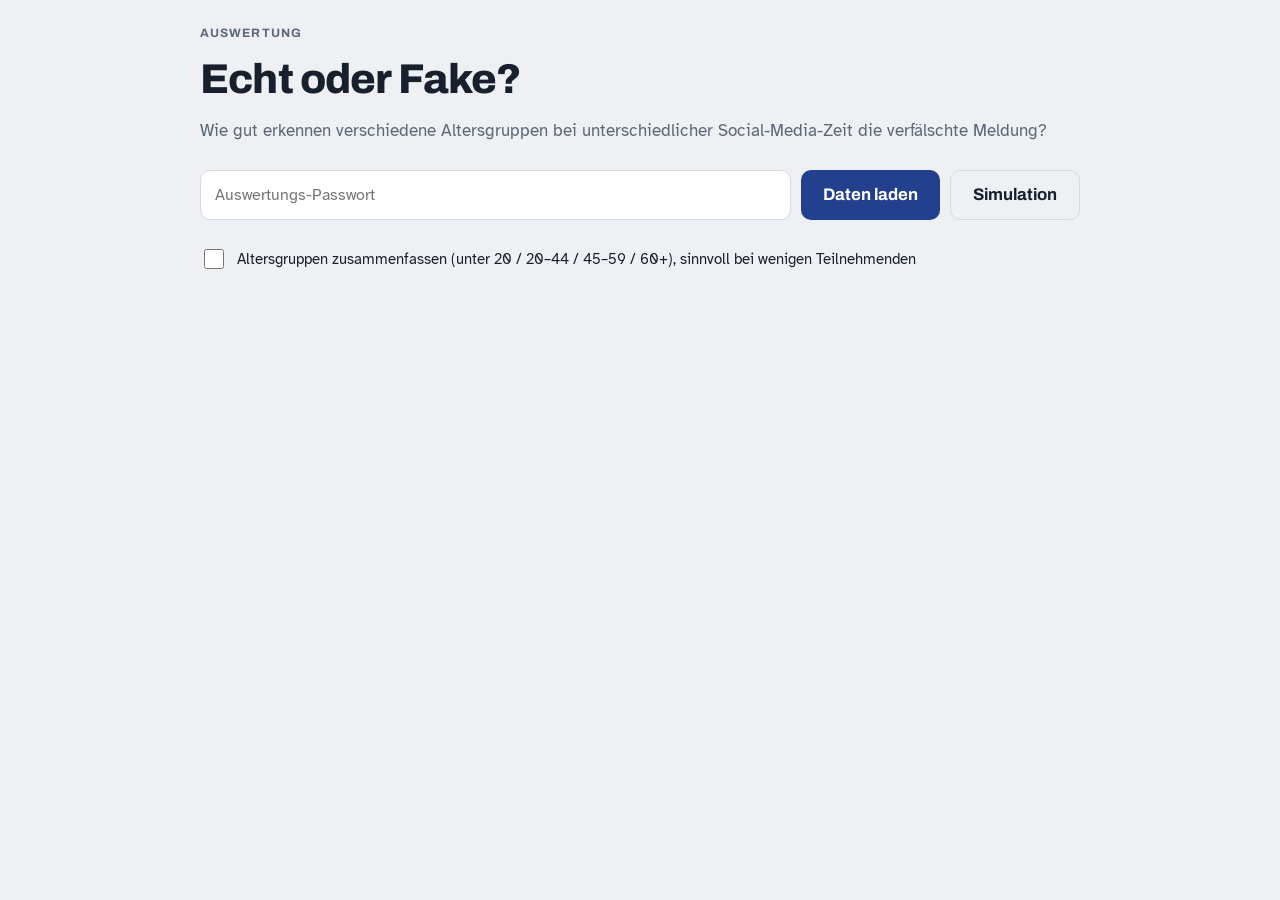
==== commit a9a17ed1: "Altersgruppen auf vier zusammenfassen (unter 20 / 20–44 / 45–59 / 60+) Co-Authored-By: Claude Opus 5" ====
--- a/auswertung.html
+++ b/auswertung.html
@@ -65,7 +65,7 @@
     <button class="btn" type="submit">Daten laden</button>
     <button class="btn btn-ghost" type="button" id="demo">Simulation</button>
   </form>
-  <label class="schalter"><input type="checkbox" id="zusammen"> Altersgruppen zusammenfassen (unter 20 / 20–44 / 45+), sinnvoll bei wenigen Teilnehmenden</label>
+  <label class="schalter"><input type="checkbox" id="zusammen"> Altersgruppen zusammenfassen (unter 20 / 20–44 / 45–59 / 60+), sinnvoll bei wenigen Teilnehmenden</label>
   <div class="werkzeuge">
     <span class="status" id="status" aria-live="polite"></span>
     <button class="link" id="csv" hidden>Rohdaten als CSV herunterladen</button>
@@ -84,8 +84,8 @@
   let aktuelleRows = [];
   let timer = null;
   let letzte = null; // zuletzt gezeigte Daten, um beim Umschalten neu zu zeichnen
-  const ALTER_3 = ["unter 20", "20–44", "45+"];
-  const ZU_3 = { "unter 16": "unter 20", "16–19": "unter 20", "20–29": "20–44", "30–44": "20–44", "45–59": "45+", "60+": "45+" };
+  const ALTER_4 = ["unter 20", "20–44", "45–59", "60+"];
+  const ZU_4 = { "unter 16": "unter 20", "16–19": "unter 20", "20–29": "20–44", "30–44": "20–44", "45–59": "45–59", "60+": "60+" };
   let altersstufen = C.alter;
   $("#zusammen").addEventListener("change", () => { if (letzte) render(letzte.rows, letzte.demo); });
 
@@ -565,8 +565,8 @@
     letzte = { rows: rohdaten, demo };
     aktuelleRows = demo ? [] : rohdaten; // CSV nur für echte Daten
     const zusammen = $("#zusammen").checked;
-    altersstufen = zusammen ? ALTER_3 : C.alter;
-    const rows = zusammen ? rohdaten.map((r) => ({ ...r, alter: ZU_3[r.alter] || r.alter })) : rohdaten;
+    altersstufen = zusammen ? ALTER_4 : C.alter;
+    const rows = zusammen ? rohdaten.map((r) => ({ ...r, alter: ZU_4[r.alter] || r.alter })) : rohdaten;
     $("#csv").hidden = !aktuelleRows.length;
     const inhalt = $("#inhalt");
     if (!rows.length) { inhalt.innerHTML = `<p class="muted">Noch keine Antworten. Sobald jemand die Umfrage abschickt, erscheint sie hier.</p>`; return; }
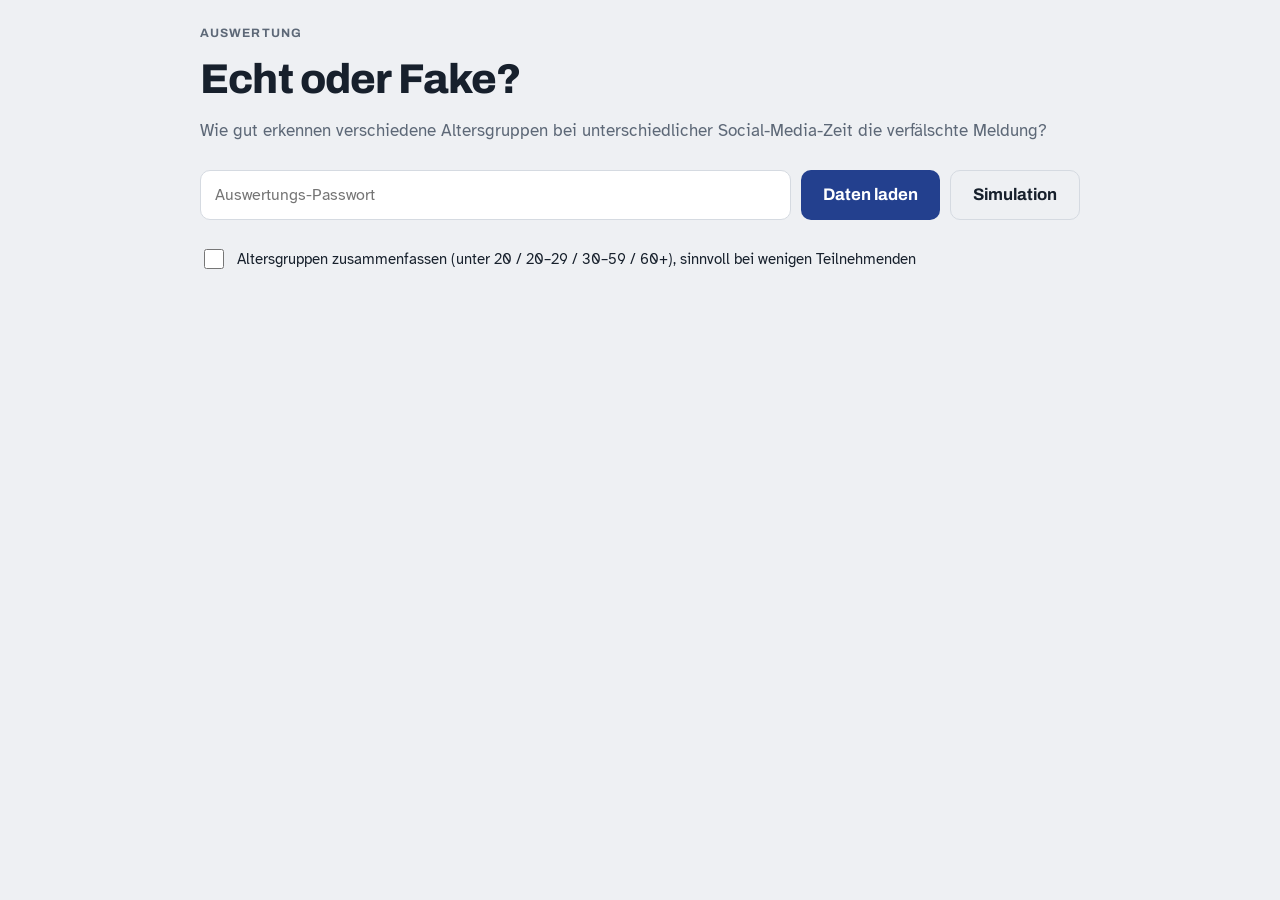
==== commit a2ed87c6: "Altersgruppen: unter 20 / 20–29 / 30–59 / 60+ Co-Authored-By: Claude Opus 5.5 <noreply@anthropic.com" ====
--- a/auswertung.html
+++ b/auswertung.html
@@ -65,7 +65,7 @@
     <button class="btn" type="submit">Daten laden</button>
     <button class="btn btn-ghost" type="button" id="demo">Simulation</button>
   </form>
-  <label class="schalter"><input type="checkbox" id="zusammen"> Altersgruppen zusammenfassen (unter 20 / 20–44 / 45–59 / 60+), sinnvoll bei wenigen Teilnehmenden</label>
+  <label class="schalter"><input type="checkbox" id="zusammen"> Altersgruppen zusammenfassen (unter 20 / 20–29 / 30–59 / 60+), sinnvoll bei wenigen Teilnehmenden</label>
   <div class="werkzeuge">
     <span class="status" id="status" aria-live="polite"></span>
     <button class="link" id="csv" hidden>Rohdaten als CSV herunterladen</button>
@@ -84,8 +84,8 @@
   let aktuelleRows = [];
   let timer = null;
   let letzte = null; // zuletzt gezeigte Daten, um beim Umschalten neu zu zeichnen
-  const ALTER_4 = ["unter 20", "20–44", "45–59", "60+"];
-  const ZU_4 = { "unter 16": "unter 20", "16–19": "unter 20", "20–29": "20–44", "30–44": "20–44", "45–59": "45–59", "60+": "60+" };
+  const ALTER_4 = ["unter 20", "20–29", "30–59", "60+"];
+  const ZU_4 = { "unter 16": "unter 20", "16–19": "unter 20", "20–29": "20–29", "30–44": "30–59", "45–59": "30–59", "60+": "60+" };
   let altersstufen = C.alter;
   $("#zusammen").addEventListener("change", () => { if (letzte) render(letzte.rows, letzte.demo); });
 
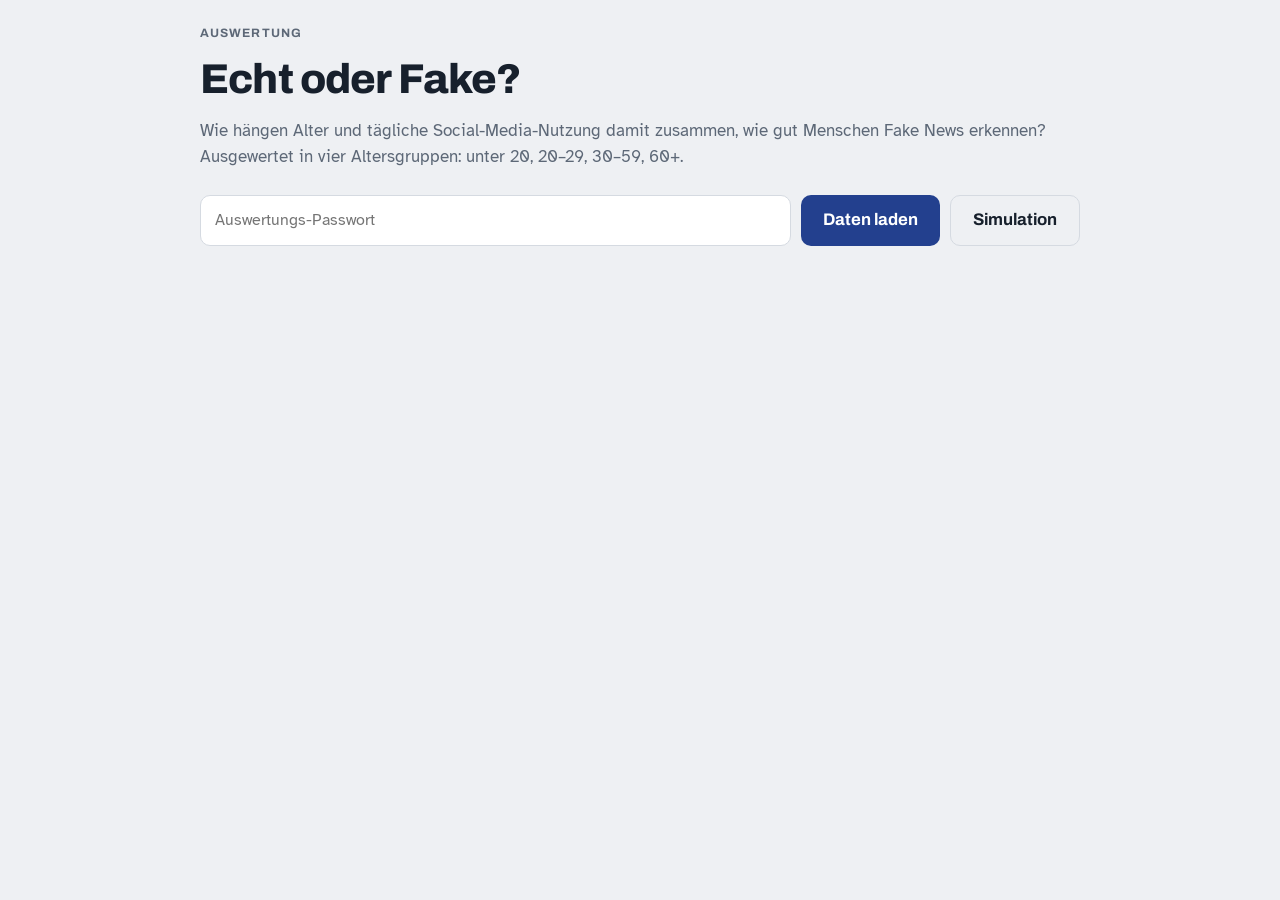
==== commit 73acf638: "Auswertung neu strukturiert: 4 Altersgruppen fest, 9 Kapitel, 19 Folienabbildungen inkl. Heatmaps Co" ====
--- a/auswertung.html
+++ b/auswertung.html
@@ -6,7 +6,7 @@
 <meta name="robots" content="noindex, nofollow">
 <title>Auswertung Echt oder Fake</title>
 <link rel="stylesheet" href="https://fonts.googleapis.com/css2?family=Archivo:wght@600;700;800&family=Atkinson+Hyperlegible:wght@400;700&display=swap">
-<link rel="stylesheet" href="style.css?v=11">
+<link rel="stylesheet" href="style.css?v=12">
 <style>
   .wrap { max-width: 880px; }
   .login { display: flex; gap: 10px; flex-wrap: wrap; }
@@ -22,23 +22,6 @@
   .kpi span { font-size: 0.85rem; color: var(--muted); }
   section.block { display: flex; flex-direction: column; gap: 12px; }
   section.block > p { max-width: 65ch; }
-  .bars { display: flex; flex-direction: column; gap: 9px; }
-  .bar-row { display: grid; grid-template-columns: minmax(96px, 28%) 1fr 92px; gap: 12px; align-items: center; font-size: 0.92rem; }
-  .track { height: 18px; background: var(--line); border-radius: 3px; overflow: hidden; display: flex; }
-  .fill { height: 100%; background: var(--accent); }
-  .seg-ok { background: var(--echt); }
-  .seg-no { background: var(--fake); }
-  .seg-na { background: var(--muted); opacity: .45; }
-  .val { text-align: right; font-variant-numeric: tabular-nums; font-weight: 700; }
-  .val small { color: var(--muted); display: block; font-size: 0.74rem; font-weight: 400; }
-  .legende { display: flex; gap: 14px; flex-wrap: wrap; font-size: 0.82rem; color: var(--muted); }
-  .legende i { display: inline-block; width: 10px; height: 10px; border-radius: 2px; margin-right: 5px; vertical-align: -1px; }
-  .scroll { overflow-x: auto; }
-  table { border-collapse: separate; border-spacing: 4px; font-size: 0.88rem; min-width: 540px; }
-  th { font: 700 0.8rem var(--display); color: var(--muted); text-align: left; padding: 4px; white-space: nowrap; }
-  td.cell { text-align: center; border-radius: 5px; padding: 9px 4px; font-variant-numeric: tabular-nums; font-weight: 700; min-width: 70px; }
-  td.cell small { display: block; font-weight: 400; opacity: .8; font-size: 0.72rem; }
-  td.leer { color: var(--muted); background: var(--surface); font-weight: 400; }
   .notice { border: 1.5px dashed var(--fake); border-radius: 10px; padding: 10px 14px; font-size: 0.9rem; }
   .abbildungen { display: grid; gap: 22px; }
   .folie { margin: 0; display: flex; flex-direction: column; gap: 8px; }
@@ -46,10 +29,13 @@
   .folie figcaption { display: flex; justify-content: space-between; gap: 12px; flex-wrap: wrap; font-size: 0.88rem; color: var(--muted); }
   .saetze { margin: 0; padding-left: 20px; display: flex; flex-direction: column; gap: 8px; font-size: 0.95rem; }
   details summary { cursor: pointer; }
+  .inhaltsverzeichnis { display: flex; flex-direction: column; gap: 8px; }
+  .inhaltsverzeichnis ol { margin: 0; padding-left: 22px; display: grid; grid-template-columns: repeat(auto-fit, minmax(240px, 1fr)); gap: 4px 20px; }
+  .inhaltsverzeichnis a { color: var(--accent); }
+  .kapitel { padding-top: 18px; border-top: 1px solid var(--line); scroll-margin-top: 16px; }
+  .kapitel h2 { display: flex; align-items: center; gap: 12px; }
+  .kapnr { display: inline-grid; place-items: center; width: 34px; height: 34px; border-radius: 50%; background: var(--accent); color: var(--accent-ink); font-size: 1rem; flex: none; }
   details[open] summary { margin-bottom: 10px; }
-  .schalter { display: flex; gap: 10px; align-items: center; font-size: 0.92rem; }
-  .schalter input { width: 20px; height: 20px; accent-color: var(--accent); }
-  .trenner { padding-top: 12px; border-top: 1px solid var(--line); }
 </style>
 </head>
 <body>
@@ -57,7 +43,7 @@
   <div class="stack">
     <span class="eyebrow">Auswertung</span>
     <h1>Echt oder Fake?</h1>
-    <p class="muted">Wie gut erkennen verschiedene Altersgruppen bei unterschiedlicher Social-Media-Zeit die verfälschte Meldung?</p>
+    <p class="muted">Wie hängen Alter und tägliche Social-Media-Nutzung damit zusammen, wie gut Menschen Fake News erkennen? Ausgewertet in vier Altersgruppen: unter 20, 20–29, 30–59, 60+.</p>
   </div>
 
   <form class="login" id="login">
@@ -65,7 +51,6 @@
     <button class="btn" type="submit">Daten laden</button>
     <button class="btn btn-ghost" type="button" id="demo">Simulation</button>
   </form>
-  <label class="schalter"><input type="checkbox" id="zusammen"> Altersgruppen zusammenfassen (unter 20 / 20–29 / 30–59 / 60+), sinnvoll bei wenigen Teilnehmenden</label>
   <div class="werkzeuge">
     <span class="status" id="status" aria-live="polite"></span>
     <button class="link" id="csv" hidden>Rohdaten als CSV herunterladen</button>
@@ -74,7 +59,7 @@
   <div id="inhalt" class="stack-lg"></div>
 </main>
 
-<script src="config.js?v=11"></script>
+<script src="config.js?v=12"></script>
 <script>
 (() => {
   const C = window.UMFRAGE_CONFIG;
@@ -83,11 +68,8 @@
   const esc = (s) => String(s ?? "").replace(/[&<>"]/g, (c) => ({ "&": "&amp;", "<": "&lt;", ">": "&gt;", '"': "&quot;" }[c]));
   let aktuelleRows = [];
   let timer = null;
-  let letzte = null; // zuletzt gezeigte Daten, um beim Umschalten neu zu zeichnen
   const ALTER_4 = ["unter 20", "20–29", "30–59", "60+"];
   const ZU_4 = { "unter 16": "unter 20", "16–19": "unter 20", "20–29": "20–29", "30–44": "30–59", "45–59": "30–59", "60+": "60+" };
-  let altersstufen = C.alter;
-  $("#zusammen").addEventListener("change", () => { if (letzte) render(letzte.rows, letzte.demo); });
 
   try { $("#key").value = localStorage.getItem("fn_key") || ""; } catch {}
 
@@ -172,37 +154,6 @@
     return rows.flatMap((r) => S.map((s) => ({
       row: r, szenario: s, ergebnis: r[`${s.id}_ergebnis`], sicher: r[`${s.id}_sicher`]
     })).filter((x) => x.ergebnis));
-  }
-
-  function gruppe(rows, feld, werte) {
-    return werte.map((w) => {
-      const g = rows.filter((r) => String(r[feld]) === String(w));
-      return { label: w, n: g.length, wert: mittel(g.map(quote)), ka: mittel(g.map(kaQuote)) };
-    });
-  }
-
-  function balken(daten, mitKa = true) {
-    return `<div class="bars">${daten.map((d) => `
-      <div class="bar-row">
-        <span>${esc(d.label)}</span>
-        <div class="track"><div class="fill" style="width:${d.wert ?? 0}%"></div></div>
-        <span class="val">${pct(d.wert)}<small>n = ${d.n}${mitKa && d.ka ? ` · ${Math.round(d.ka)} % k. A.` : ""}</small></span>
-      </div>`).join("")}</div>`;
-  }
-
-  function farbe(v) {
-    const t = Math.max(0, Math.min(1, (v - 30) / 70));
-    return `background:hsl(${Math.round(6 + t * 140)} 55% 46%);color:#fff`;
-  }
-
-  function tabelle(zeilen, spalten, wert, labels = {}) {
-    return `<div class="scroll"><table>
-      <thead><tr><th></th>${spalten.map((s) => `<th>${esc(labels[s] || s)}</th>`).join("")}</tr></thead>
-      <tbody>${zeilen.map((z) => `<tr><th>${esc(z)}</th>${spalten.map((s) => {
-        const { v, n } = wert(z, s);
-        if (!n) return `<td class="cell leer">–</td>`;
-        return `<td class="cell" style="${farbe(v)}">${Math.round(v)} %<small>n = ${n}</small></td>`;
-      }).join("")}</tr>`).join("")}</tbody></table></div>`;
   }
 
   // ---------- Statistik: Spearman-Rangkorrelation mit p-Wert ----------
@@ -435,99 +386,248 @@
     return rahmen(id, titel, untertitel, fuss, s);
   }
 
-  // ---------- Bereich „Für die Präsentation“ ----------
-  function praesentation(rows, demo) {
+  // Heatmap: Zeilen × Spalten, Farbe = Wert (eine Farbe: hell = niedrig, dunkel = hoch)
+  function mische(t) {
+    const a = [234, 239, 249], b = [29, 58, 133];
+    return `rgb(${a.map((v, i) => Math.round(v + (b[i] - v) * t)).join(",")})`;
+  }
+  function heatmap(id, titel, untertitel, fuss, zeilen, spalten, wert, o = {}) {
+    const min = o.min ?? 30, max = o.max ?? 100, format = o.format || ((v) => `${Math.round(v)} %`), mitN = o.mitN !== false;
+    const legende = o.legende || ["30 % oder weniger", "100 %"];
+    const L = o.labelBreite || 300, R = 60, T = 235, B = 150;
+    const cw = (W - L - R) / spalten.length, ch = Math.min(120, (H - T - B) / zeilen.length);
+    const lab = (x) => x.label ?? x, key = (x) => x.key ?? x;
+    let s = "";
+    if (o.spaltenTitel) s += `<text x="${L + (W - L - R) / 2}" y="${T - 62}" font-size="21" fill="${F.muted}" text-anchor="middle">${esc(o.spaltenTitel)}</text>`;
+    spalten.forEach((sp, j) => { s += `<text x="${L + cw * j + cw / 2}" y="${T - 20}" font-size="24" font-weight="700" fill="${F.ink}" text-anchor="middle">${esc(lab(sp))}</text>`; });
+    zeilen.forEach((z, i) => {
+      const cy = T + ch * i;
+      s += `<text x="${L - 20}" y="${cy + ch / 2 + 9}" font-size="25" font-weight="700" fill="${F.ink}" text-anchor="end">${esc(lab(z))}</text>`;
+      spalten.forEach((sp, j) => {
+        const { v, n } = wert(key(z), key(sp));
+        const x = L + cw * j;
+        if (!n || v == null) {
+          s += `<rect x="${x + 3}" y="${cy + 3}" width="${cw - 6}" height="${ch - 6}" rx="6" fill="${F.weiss}" stroke="${F.grid}" stroke-width="2"/>
+                <text x="${x + cw / 2}" y="${cy + ch / 2 + 9}" font-size="26" fill="${F.muted}" text-anchor="middle">–</text>`;
+          return;
+        }
+        const t = Math.max(0, Math.min(1, (v - min) / (max - min)));
+        const klein = mitN && n < 3;
+        const fill = klein ? "#f1f3f6" : mische(t);
+        const tf = klein ? F.muted : t > 0.55 ? F.weiss : F.ink;
+        s += `<rect x="${x + 3}" y="${cy + 3}" width="${cw - 6}" height="${ch - 6}" rx="6" fill="${fill}"><title>${esc(`${lab(z)} · ${lab(sp)}: ${format(v)}${mitN ? `, n = ${n}` : ""}`)}</title></rect>
+              <text x="${x + cw / 2}" y="${cy + ch / 2 + (mitN ? 3 : 11)}" font-size="30" font-weight="700" fill="${tf}" text-anchor="middle">${esc(format(v))}</text>`;
+        if (mitN) s += `<text x="${x + cw / 2}" y="${cy + ch / 2 + 31}" font-size="19" fill="${tf}" text-anchor="middle">n = ${n}</text>`;
+      });
+    });
+    // Legende in 5 Stufen
+    const ly = H - B + 42, lx = W - R - 520;
+    s += `<text x="${lx - 14}" y="${ly + 17}" font-size="19" fill="${F.muted}" text-anchor="end">${esc(legende[0])}</text>`;
+    [0, 0.25, 0.5, 0.75, 1].forEach((t, k) => { s += `<rect x="${lx + k * 50}" y="${ly}" width="46" height="22" rx="3" fill="${mische(t)}"/>`; });
+    s += `<text x="${lx + 262}" y="${ly + 17}" font-size="19" fill="${F.muted}">${esc(legende[1])}</text>`;
+    if (mitN) s += `<text x="80" y="${ly + 17}" font-size="19" fill="${F.muted}">Grau: weniger als 3 Personen, kaum aussagekräftig</text>`;
+    return rahmen(id, titel, untertitel, fuss, s);
+  }
+
+  // Alle 15 Paare als gestapelte Balken
+  function paareBild(id, titel, untertitel, fuss, daten) {
+    const L = 600, R = 60, T = 225, B = 80, pw = W - L - R, zeile = (H - T - B) / daten.length, bh = zeile * 0.72;
+    let s = "";
+    [["richtig", F.ok], ["falsch", F.no], ["keine Ahnung", F.na]].forEach(([t, c], i) => {
+      s += `<rect x="${L + i * 230}" y="${T - 52}" width="22" height="22" rx="4" fill="${c}"/>
+            <text x="${L + i * 230 + 32}" y="${T - 33}" font-size="22" fill="${F.ink}">${t}</text>`;
+    });
+    daten.forEach((d, i) => {
+      const cy = T + zeile * i + zeile / 2;
+      s += `<text x="${L - 20}" y="${cy + 7}" font-size="20" fill="${F.ink}" text-anchor="end">${esc(d.label)}</text>`;
+      let x0 = L;
+      [[d.ok, F.ok, "richtig"], [d.no, F.no, "falsch"], [d.na, F.na, "keine Ahnung"]].forEach(([v, c, t]) => {
+        const w = (v / 100) * pw;
+        if (w <= 0) return;
+        s += `<rect x="${x0}" y="${cy - bh / 2}" width="${Math.max(0, w - 2)}" height="${bh}" fill="${c}"><title>${esc(d.label)} · ${t}: ${Math.round(v)} %</title></rect>`;
+        if (w > 64) s += `<text x="${x0 + 10}" y="${cy + 7}" font-size="19" font-weight="700" fill="${c === F.na ? F.ink : F.weiss}">${Math.round(v)} %</text>`;
+        x0 += w;
+      });
+    });
+    return rahmen(id, titel, untertitel, fuss, s);
+  }
+
+  // ---------- Darstellung ----------
+  function render(rohdaten, demo) {
+    aktuelleRows = demo ? [] : rohdaten; // CSV nur für echte Daten
+    $("#csv").hidden = !aktuelleRows.length;
     wasserzeichen = demo;
+    const inhalt = $("#inhalt");
+    // Für die Auswertung immer 4 Altersgruppen
+    const rows = rohdaten.map((r) => ({ ...r, alter: ZU_4[r.alter] || r.alter })).filter((r) => ALTER_4.includes(r.alter));
+    if (!rows.length) { inhalt.innerHTML = `<p class="muted">Noch keine Antworten. Sobald jemand die Umfrage abschickt, erscheint sie hier.</p>`; return; }
+
     const stand = new Date().toLocaleDateString("de-DE");
-    const daten = rows.map((r) => ({
-      a: altersstufen.indexOf(r.alter), s: C.screentime.indexOf(r.screentime), p: Number(r.richtig)
-    })).filter((d) => d.a >= 0 && d.s >= 0 && Number.isFinite(d.p));
+    const daten = rows.map((r) => ({ a: ALTER_4.indexOf(r.alter), s: C.screentime.indexOf(r.screentime), p: Number(r.richtig), row: r }))
+      .filter((d) => d.a >= 0 && d.s >= 0 && Number.isFinite(d.p));
     const n = daten.length;
     const fuss = `${demo ? "SIMULIERTE DATEN, KEINE ECHTEN ERGEBNISSE · " : ""}Quelle: eigene Online-Umfrage „Echt oder Fake?“, n = ${n}, Stand: ${stand}`;
-
-    const rSP = spearman(daten.map((d) => d.s), daten.map((d) => d.p));
-    const rAP = spearman(daten.map((d) => d.a), daten.map((d) => d.p));
-    const rAS = spearman(daten.map((d) => d.a), daten.map((d) => d.s));
-    const pSP = pWert(rSP, n - 2), pAP = pWert(rAP, n - 2), pAS = pWert(rAS, n - 2);
+    const alle = antworten(rows);
+    const anteil = (liste, e) => (liste.length ? (liste.filter((x) => x.ergebnis === e).length / liste.length) * 100 : null);
+    const personen = (liste) => new Set(liste.map((x) => x.row)).size;
+    const sicherAntworten = alle.filter((x) => x.ergebnis !== "keine_ahnung" && x.sicher === "sicher");
+
+    // Korrelationen
+    const rSP = spearman(daten.map((d) => d.s), daten.map((d) => d.p)), pSP = pWert(rSP, n - 2);
+    const rAP = spearman(daten.map((d) => d.a), daten.map((d) => d.p)), pAP = pWert(rAP, n - 2);
+    const rAS = spearman(daten.map((d) => d.a), daten.map((d) => d.s)), pAS = pWert(rAS, n - 2);
     const rSPa = partiell(rSP, rAS, rAP), pSPa = pWert(rSPa, n - 3);
-
-    const alle = antworten(rows);
-    const anteil = (liste, e) => (liste.length ? (liste.filter((x) => x.ergebnis === e).length / liste.length) * 100 : 0);
-    const ki = S.filter((s) => s.ki).map((s) => {
-      const g = alle.filter((x) => x.szenario.id === s.id);
-      return { label: s.thema, hinweis: s.ki === "fake" ? "KI-Siegel am Fake" : "KI-Siegel an der echten Meldung", ok: anteil(g, "richtig"), no: anteil(g, "falsch"), na: anteil(g, "keine_ahnung") };
-    });
-    const typen = Object.keys(C.typen).map((t) => {
-      const g = alle.filter((x) => x.szenario.typ === t);
+    const rAPs = partiell(rAP, rAS, rSP), pAPs = pWert(rAPs, n - 3);
+
+    const yT = "richtig erkannte Paare (von 15)";
+    const sm = C.screentime, al = ALTER_4;
+    const zaehl = (feld, werte) => werte.map((w, i) => { const k = daten.filter((d) => d[feld] === i).length; return { label: w, wert: k, text: `${k} (${Math.round((k / n) * 100)} %)` }; });
+    const typen = Object.keys(C.typen).map((k) => ({ key: k, label: C.typen[k] }));
+    const merkmale = Object.keys(C.merkmale).map((k) => ({ key: k, label: `${C.merkmale[k]} (${S.filter((s) => s.merkmal === k).length})` }));
+    const kiPaare = S.filter((s) => s.ki).map((s) => ({ key: s.id, label: s.ki === "fake" ? `${s.thema}: Siegel am Fake` : `${s.thema}: Siegel an echter Meldung` }));
+    // Zeilen = Eigenschaft der Paare (Typ, Merkmal, Paar), Spalten = Gruppe (Alter oder Social-Media-Zeit)
+    const quoteZelle = (feld, eig) => (k, w) => {
+      const g = alle.filter((x) => x.row[feld] === w && x.szenario[eig] === k);
+      return { v: anteil(g, "richtig"), n: personen(g) };
+    };
+    const sicherNach = (feld, werte) => werte.map((w) => {
+      const g = sicherAntworten.filter((x) => x.row[feld] === w);
       const v = anteil(g, "richtig");
-      return { label: C.typen[t], wert: v, text: `${Math.round(v)} %` };
-    });
-    const zaehl = (feld, werte) => werte.map((w) => { const k = daten.filter((d) => d[feld] === werte.indexOf(w)).length; return { label: w, wert: k, text: String(k) }; });
-    const maxZ = (arr) => Math.max(1, ...arr.map((d) => d.wert));
-    const stichA = zaehl("a", altersstufen), stichS = zaehl("s", C.screentime);
-
-    const yT = "richtig erkannte Paare (von 15)";
-    const abb = [
-      { id: "abb-stichprobe-alter", folie: "Folie 5 · Stichprobe", name: "01_stichprobe_alter",
-        svg: hbalken("abb-stichprobe-alter", "Wer hat mitgemacht? Nach Alter", `${n} Teilnehmende insgesamt`, fuss, stichA, maxZ(stichA)) },
-      { id: "abb-stichprobe-sm", folie: "Folie 5 · Stichprobe", name: "02_stichprobe_social_media",
-        svg: hbalken("abb-stichprobe-sm", "Wer hat mitgemacht? Nach Social-Media-Zeit pro Tag", `${n} Teilnehmende insgesamt`, fuss, stichS, maxZ(stichS)) },
-      { id: "abb-box-sm", folie: "Folie 6 · Ergebnis Social Media", name: "03_boxplot_social_media",
-        svg: boxplot("abb-box-sm", "Trefferquote nach täglicher Social-Media-Zeit", `Spearman ρ = ${zahl(rSP)}, ${pText(pSP)}: ${einordnen(rSP, pSP)}`, fuss,
-          C.screentime.map((st, i) => ({ label: st, werte: daten.filter((d) => d.s === i).map((d) => d.p) })), 15, yT) },
-      { id: "abb-box-alter", folie: "Folie 7 · Ergebnis Alter", name: "04_boxplot_alter",
-        svg: boxplot("abb-box-alter", "Trefferquote nach Alter", `Spearman ρ = ${zahl(rAP)}, ${pText(pAP)}: ${einordnen(rAP, pAP)}`, fuss,
-          altersstufen.map((al, i) => ({ label: al, werte: daten.filter((d) => d.a === i).map((d) => d.p) })), 15, yT) },
-      { id: "abb-streu", folie: "Folie 6 · Streudiagramm (Alternative)", name: "05_streudiagramm_social_media",
-        svg: streu("abb-streu", "Streudiagramm: Social-Media-Zeit und Trefferquote", `Jeder Punkt ist eine Person · Spearman ρ = ${zahl(rSP)}, ${pText(pSP)}`, fuss,
-          daten.map((d) => ({ x: d.s, y: d.p })), C.screentime, 15, yT) },
-      { id: "abb-typ", folie: "Folie 8 · Aufmachung", name: "06_aufmachung",
-        svg: hbalken("abb-typ", "Täuscht die Aufmachung?", "Anteil richtig erkannter Paare je Typ (je 5 Paare)", fuss, typen, 100) },
-      { id: "abb-ki", folie: "Folie 8 / Teaser · KI-Siegel", name: "07_ki_siegel",
-        svg: stapel("abb-ki", "Lassen sich die Leute vom KI-Siegel leiten?", "Antworten bei den beiden Paaren mit „Mit KI erstellt“-Siegel", fuss, ki) },
-      { id: "abb-kennzahlen", folie: "Folie 9 · Korrelation ≠ Kausalität", name: "08_korrelationen",
-        svg: kennzahlenBild("abb-kennzahlen", "Korrelationen im Überblick", "Rangkorrelation nach Spearman, zweiseitig getestet (Signifikanz bei p < 0,05)", fuss, [
+      return { label: `${w} (n = ${personen(g)})`, wert: v ?? 0, text: v == null ? "–" : `${Math.round(v)} %` };
+    });
+    const ka = (feld, werte) => werte.map((w) => {
+      const g = alle.filter((x) => x.row[feld] === w);
+      const v = anteil(g, "keine_ahnung");
+      return { label: `${w} (n = ${personen(g)})`, wert: v ?? 0, text: v == null ? "–" : `${Math.round(v)} %` };
+    });
+
+    const kapitel = [
+      { id: "kap-stichprobe", titel: "Stichprobe", text: "Wer hat mitgemacht? Für die Folie „Stichprobe“ und den Methodenteil.", abb: [
+        { folie: "Stichprobe", name: "stichprobe_alter", svg: (id) => hbalken(id, "Teilnehmende nach Alter", `${n} Teilnehmende insgesamt`, fuss, zaehl("a", al), Math.max(1, ...zaehl("a", al).map((d) => d.wert))) },
+        { folie: "Stichprobe", name: "stichprobe_social_media", svg: (id) => hbalken(id, "Teilnehmende nach täglicher Social-Media-Zeit", `${n} Teilnehmende insgesamt`, fuss, zaehl("s", sm), Math.max(1, ...zaehl("s", sm).map((d) => d.wert))) },
+        { folie: "Stichprobe / Drittvariable", name: "stichprobe_alter_x_social_media", svg: (id) => {
+          const z = (w, k) => { const c = daten.filter((d) => d.a === al.indexOf(w) && d.s === sm.indexOf(k)).length; return { v: c, n: c }; };
+          const mx = Math.max(1, ...al.flatMap((w) => sm.map((k) => z(w, k).v)));
+          return heatmap(id, "Wer nutzt wie viel Social Media?", `Anzahl Personen je Altersgruppe und Social-Media-Zeit · Spearman ρ = ${zahl(rAS)}, ${pText(pAS)}`, fuss,
+            al, sm, z, { min: 0, max: mx, format: (v) => String(v), mitN: false, legende: ["0", String(mx)], labelBreite: 240, spaltenTitel: "tägliche Social-Media-Zeit" });
+        } }
+      ] },
+      { id: "kap-social", titel: "Social-Media-Zeit und Trefferquote", text: "Die erste Hälfte der Forschungsfrage.", abb: [
+        { folie: "Ergebnis Social Media", name: "boxplot_social_media", svg: (id) => boxplot(id, "Trefferquote nach täglicher Social-Media-Zeit", `Spearman ρ = ${zahl(rSP)}, ${pText(pSP)}: ${einordnen(rSP, pSP)}`, fuss,
+          sm.map((st, i) => ({ label: st, werte: daten.filter((d) => d.s === i).map((d) => d.p) })), 15, yT) },
+        { folie: "Ergebnis Social Media (Alternative)", name: "streudiagramm_social_media", svg: (id) => streu(id, "Streudiagramm: Social-Media-Zeit und Trefferquote", `Jeder Punkt ist eine Person · Spearman ρ = ${zahl(rSP)}, ${pText(pSP)}`, fuss,
+          daten.map((d) => ({ x: d.s, y: d.p })), sm, 15, yT) }
+      ] },
+      { id: "kap-alter", titel: "Alter und Trefferquote", text: "Die zweite Hälfte der Forschungsfrage.", abb: [
+        { folie: "Ergebnis Alter", name: "boxplot_alter", svg: (id) => boxplot(id, "Trefferquote nach Alter", `Spearman ρ = ${zahl(rAP)}, ${pText(pAP)}: ${einordnen(rAP, pAP)}`, fuss,
+          al.map((a, i) => ({ label: a, werte: daten.filter((d) => d.a === i).map((d) => d.p) })), 15, yT) },
+        { folie: "Ergebnis Alter (Alternative)", name: "streudiagramm_alter", svg: (id) => streu(id, "Streudiagramm: Alter und Trefferquote", `Jeder Punkt ist eine Person · Spearman ρ = ${zahl(rAP)}, ${pText(pAP)}`, fuss,
+          daten.map((d) => ({ x: d.a, y: d.p })), al, 15, yT) }
+      ] },
+      { id: "kap-beide", titel: "Alter und Social-Media-Zeit zusammen", text: "Beide Merkmale gleichzeitig. Wichtig für die Folie „Korrelation ≠ Kausalität“: Jüngere nutzen mehr Social Media, deshalb muss man prüfen, welches Merkmal wirklich mit der Trefferquote zusammenhängt.", abb: [
+        { folie: "Beide Variablen", name: "heatmap_alter_x_social_media", svg: (id) => heatmap(id, "Trefferquote nach Alter und Social-Media-Zeit", "Durchschnittlich richtig erkannte Paare in Prozent", fuss,
+          al, sm, (w, k) => { const g = daten.filter((d) => d.a === al.indexOf(w) && d.s === sm.indexOf(k)); return { v: mittel(g.map((d) => (d.p / 15) * 100)), n: g.length }; },
+          { labelBreite: 240, spaltenTitel: "tägliche Social-Media-Zeit" }) },
+        { folie: "Korrelation ≠ Kausalität", name: "korrelationen", svg: (id) => kennzahlenBild(id, "Korrelationen im Überblick", "Rangkorrelation nach Spearman, zweiseitig getestet (signifikant bei p < 0,05)", fuss, [
           { label: "Social-Media-Zeit ↔ Trefferquote", deutung: einordnen(rSP, pSP), r: rSP, p: pSP, n },
           { label: "Alter ↔ Trefferquote", deutung: einordnen(rAP, pAP), r: rAP, p: pAP, n },
-          { label: "Alter ↔ Social-Media-Zeit (mögliche Drittvariable)", deutung: einordnen(rAS, pAS), r: rAS, p: pAS, n },
+          { label: "Alter ↔ Social-Media-Zeit (Drittvariable?)", deutung: einordnen(rAS, pAS), r: rAS, p: pAS, n },
           { label: "Social-Media-Zeit ↔ Trefferquote ohne Alterseffekt", deutung: `partielle Korrelation: ${einordnen(rSPa, pSPa)}`, r: rSPa, p: pSPa, n }
         ]) }
+      ] },
+      { id: "kap-aufmachung", titel: "Aufmachung und Fake-Merkmale", text: "Welche Fakes werden erkannt? Aufmachung hilft: echt = seriöser Artikel, Fake = Post. Gleiche Aufmachung: beide sehen gleich aus. Aufmachung täuscht: echt = lockerer Post, Fake = seriös wirkender Artikel. Je 5 Paare.", abb: [
+        { folie: "Aufmachung", name: "aufmachung_social_media", svg: (id) => heatmap(id, "Täuscht die Aufmachung? Nach Social-Media-Zeit", "Anteil richtig erkannter Paare je Typ", fuss,
+          typen, sm, quoteZelle("screentime", "typ"), { labelBreite: 330, spaltenTitel: "tägliche Social-Media-Zeit" }) },
+        { folie: "Aufmachung", name: "aufmachung_alter", svg: (id) => heatmap(id, "Täuscht die Aufmachung? Nach Alter", "Anteil richtig erkannter Paare je Typ", fuss,
+          typen, al, quoteZelle("alter", "typ"), { labelBreite: 330, spaltenTitel: "Altersgruppe" }) },
+        { folie: "Fake-Merkmale", name: "merkmale_social_media", svg: (id) => heatmap(id, "Welche Fehler werden erkannt? Nach Social-Media-Zeit", "Anteil richtig erkannter Paare je Fake-Merkmal (Anzahl Paare in Klammern)", fuss,
+          merkmale, sm, quoteZelle("screentime", "merkmal"), { labelBreite: 470, spaltenTitel: "tägliche Social-Media-Zeit" }) },
+        { folie: "Fake-Merkmale", name: "merkmale_alter", svg: (id) => heatmap(id, "Welche Fehler werden erkannt? Nach Alter", "Anteil richtig erkannter Paare je Fake-Merkmal (Anzahl Paare in Klammern)", fuss,
+          merkmale, al, quoteZelle("alter", "merkmal"), { labelBreite: 470, spaltenTitel: "Altersgruppe" }) }
+      ] },
+      { id: "kap-ki", titel: "KI-Siegel", text: "Beim Wolf trägt der Fake ein „Mit KI erstellt“-Siegel, beim Butterpreis die echte Meldung (Falle). Wer KI-Inhalte pauschal für falsch hält, liegt beim Wolf richtig und beim Butterpreis falsch.", abb: [
+        { folie: "KI-Siegel / Teaser", name: "ki_siegel", svg: (id) => stapel(id, "Lassen sich die Leute vom KI-Siegel leiten?", "Antworten bei den beiden Paaren mit „Mit KI erstellt“-Siegel", fuss,
+          S.filter((s) => s.ki).map((s) => { const g = alle.filter((x) => x.szenario.id === s.id); return { label: s.thema, hinweis: s.ki === "fake" ? "KI-Siegel am Fake" : "KI-Siegel an der echten Meldung", ok: anteil(g, "richtig") ?? 0, no: anteil(g, "falsch") ?? 0, na: anteil(g, "keine_ahnung") ?? 0 }; })) },
+        { folie: "KI-Siegel", name: "ki_siegel_alter_social_media", svg: (id) => heatmap(id, "KI-Siegel nach Alter", "Anteil richtig erkannter Paare", fuss,
+          kiPaare, al, quoteZelle("alter", "id"), { labelBreite: 520, spaltenTitel: "Altersgruppe" }) }
+      ] },
+      { id: "kap-sicherheit", titel: "Sicherheit und „Keine Ahnung“", text: "Wie gut schätzen sich die Teilnehmenden selbst ein?", abb: [
+        { folie: "Selbstüberschätzung", name: "sicher_richtig_social_media", svg: (id) => hbalken(id, "Wie oft lagen die „Sicheren“ richtig?", "Nur Antworten mit „da bin ich sicher“, nach Social-Media-Zeit", fuss, sicherNach("screentime", sm), 100) },
+        { folie: "Selbstüberschätzung", name: "sicher_richtig_alter", svg: (id) => hbalken(id, "Wie oft lagen die „Sicheren“ richtig?", "Nur Antworten mit „da bin ich sicher“, nach Alter", fuss, sicherNach("alter", al), 100) },
+        { folie: "Unsicherheit", name: "keine_ahnung_alter", svg: (id) => hbalken(id, "Wie oft wurde „Keine Ahnung“ gewählt?", "Anteil aller Antworten, nach Alter", fuss, ka("alter", al), 100) }
+      ] },
+      { id: "kap-paare", titel: "Die einzelnen Paare", text: "Welche Meldungen haben am meisten getäuscht? Gut für den Anhang oder als Backup-Folie.", abb: [
+        { folie: "Anhang / Backup", name: "einzelne_paare", svg: (id) => paareBild(id, "Ergebnisse aller 15 Paare", "Sortiert von leicht nach schwer", fuss,
+          S.map((s) => { const g = alle.filter((x) => x.szenario.id === s.id); return { label: `${s.thema}${s.ki ? " (KI)" : ""}`, ok: anteil(g, "richtig") ?? 0, no: anteil(g, "falsch") ?? 0, na: anteil(g, "keine_ahnung") ?? 0 }; })
+            .sort((a, b) => b.ok - a.ok)) }
+      ] }
     ];
 
-    const satz = (was, r, p) => r == null ? `${was}: noch zu wenige Daten.` :
-      `${was}: Spearman ρ = ${zahl(r)}, ${pText(p)}, n = ${n}. Das ist ${einordnen(r, p)}.`;
+    // Texte für Dokumentation
+    const satz = (was, r, p, df) => r == null ? `${was}: noch zu wenige Daten.` : `${was}: Spearman ρ = ${zahl(r)}, ${pText(p)}, n = ${n}. Das ist ${einordnen(r, p)}.`;
     const texte = [
       satz("Zusammenhang zwischen täglicher Social-Media-Zeit und Trefferquote", rSP, pSP),
       satz("Zusammenhang zwischen Alter und Trefferquote", rAP, pAP),
       satz("Zusammenhang zwischen Alter und Social-Media-Zeit", rAS, pAS),
-      rSPa == null ? "" : `Rechnet man das Alter heraus (partielle Korrelation), beträgt der Zusammenhang zwischen Social-Media-Zeit und Trefferquote ρ = ${zahl(rSPa)} (${pText(pSPa)}).`
+      rSPa == null ? "" : `Rechnet man das Alter heraus (partielle Korrelation), beträgt der Zusammenhang zwischen Social-Media-Zeit und Trefferquote ρ = ${zahl(rSPa)} (${pText(pSPa)}).`,
+      rAPs == null ? "" : `Rechnet man die Social-Media-Zeit heraus, beträgt der Zusammenhang zwischen Alter und Trefferquote ρ = ${zahl(rAPs)} (${pText(pAPs)}).`,
+      "Für die Auswertung wurden die ursprünglich sechs Altersgruppen zu vier Gruppen zusammengefasst (unter 20, 20–29, 30–59, 60+)."
     ].filter(Boolean);
 
-    return `
-      <section class="block" id="praesentation">
-        <h2>Abbildungen für die Präsentation</h2>
-        <p class="muted small">Jede Abbildung hat das Folienformat 16:9 mit Titel, Kennzahl und Quellenangabe. „Als Bild speichern“ lädt sie als PNG (1920 × 1080) herunter, das ihr direkt auf eine Folie zieht. Fahrt mit der Maus über Boxen und Punkte, um die genauen Werte zu sehen.</p>
-        ${n < 20 ? `<p class="notice">Erst ${n} Teilnehmende: Korrelationen und Boxplots sind noch sehr unsicher. Aussagekräftig wird es ab etwa 60.</p>` : ""}
-        <div class="abbildungen">
-          ${abb.map((a, i) => `
-            <figure class="folie">
-              ${a.svg}
-              <figcaption><span><b>Abb. ${i + 1}</b> · ${esc(a.folie)}</span><button class="link" data-png="${a.id}" data-name="${a.name}">Als Bild speichern</button></figcaption>
-            </figure>`).join("")}
-        </div>
+    let nr = 0;
+    const kapitelHtml = kapitel.map((k, ki) => `
+      <section class="block kapitel" id="${k.id}">
+        <h2><span class="kapnr">${ki + 1}</span> ${esc(k.titel)}</h2>
+        <p class="muted small">${esc(k.text)}</p>
+        <div class="abbildungen">${k.abb.map((a) => {
+          nr++;
+          const id = `abb-${nr}`;
+          return `<figure class="folie">
+            ${a.svg(id)}
+            <figcaption><span><b>Abb. ${nr}</b> · passt zu: ${esc(a.folie)}</span><button class="link" data-png="${id}" data-name="abb${String(nr).padStart(2, "0")}_${a.name}">Als Bild speichern</button></figcaption>
+          </figure>`;
+        }).join("")}</div>
+      </section>`).join("");
+
+    const mittelPunkte = mittel(daten.map((d) => d.p));
+    inhalt.innerHTML = `
+      ${demo ? `<p class="notice"><b>Simulierte Daten.</b> Diese Zahlen sind erfunden und zeigen nur, wie die Auswertung bei etwa ${n} Teilnehmenden aussehen könnte. Auf jeder Abbildung steht „SIMULATION“. Nicht als echte Ergebnisse verwenden.</p>` : ""}
+      ${n < 20 ? `<p class="notice">Erst ${n} Teilnehmende: Korrelationen und Boxplots sind noch sehr unsicher.</p>` : ""}
+      <div class="kpis">
+        <div class="kpi"><b>${n}</b><span>Teilnehmende</span></div>
+        <div class="kpi"><b>${mittelPunkte == null ? "–" : zahl(mittelPunkte, 1)}</b><span>von 15 Paaren richtig im Schnitt (${pct(mittel(rows.map(quote)))})</span></div>
+        <div class="kpi"><b>${pct(mittel(rows.map(kaQuote)))}</b><span>„Keine Ahnung“</span></div>
+        <div class="kpi"><b>${pct(anteil(sicherAntworten, "richtig"))}</b><span>richtig, wenn „sicher“ gewählt</span></div>
+      </div>
+
+      <nav class="inhaltsverzeichnis panel" aria-label="Inhalt">
+        <b>Inhalt</b>
+        <ol>${kapitel.map((k) => `<li><a href="#${k.id}">${esc(k.titel)}</a></li>`).join("")}<li><a href="#kap-texte">Texte und Erklärungen</a></li></ol>
+        <p class="muted small">Alle Abbildungen im Folienformat 16:9. „Als Bild speichern“ lädt ein PNG (1920 × 1080) herunter. Fahrt mit der Maus über Boxen, Felder und Punkte für genaue Werte.</p>
+      </nav>
+
+      ${kapitelHtml}
+
+      <section class="block kapitel" id="kap-texte">
+        <h2><span class="kapnr">${kapitel.length + 1}</span> Texte und Erklärungen</h2>
         <div class="panel stack">
           <h3>Sätze für Dokumentation und Folien</h3>
           <p class="muted small">So schreibt man die Ergebnisse wissenschaftlich korrekt. Die Werte aktualisieren sich mit den Daten.</p>
           <ul class="saetze">${texte.map((t) => `<li>${esc(t)}</li>`).join("")}</ul>
           <button class="link" id="saetze-kopieren" data-text="${esc(texte.join("\n"))}">Sätze kopieren</button>
         </div>
-        <details class="panel">
+        <div class="panel stack">
+          <h3>Abbildungen in der Dokumentation beschriften</h3>
+          <p class="small">Unter jede Abbildung kommt eine Bildunterschrift mit Nummer, Inhalt und Quelle, zum Beispiel: <i>„Abb. 4: Trefferquote nach täglicher Social-Media-Zeit (eigene Erhebung, n = ${n}).“</i> Im Text verweist ihr darauf: „Wie Abb. 4 zeigt, …“</p>
+        </div>
+        <details class="panel" open>
           <summary><b>So lest ihr die Abbildungen</b></summary>
           <ul class="saetze">
             <li><b>Boxplot:</b> Die Box enthält die mittleren 50 % der Teilnehmenden, der dicke Strich ist der Median (die Hälfte liegt darüber, die Hälfte darunter). Die Linien („Whisker“) reichen bis zu den übrigen Werten, einzelne Kreise sind Ausreißer.</li>
+            <li><b>Heatmap:</b> Jedes Feld ist eine Kombination aus zwei Merkmalen. Je dunkler, desto höher der Wert. „n“ ist die Zahl der Personen in diesem Feld. Graue Felder haben unter 3 Personen.</li>
             <li><b>ρ (rho):</b> Rangkorrelation nach Spearman, von −1 bis +1. Wir verwenden sie statt r, weil Alter und Social-Media-Zeit in geordneten Stufen abgefragt wurden. Faustregel: unter 0,1 kein, ab 0,1 schwacher, ab 0,3 mittlerer, ab 0,5 starker Zusammenhang.</li>
             <li><b>p-Wert:</b> Wahrscheinlichkeit, so einen Zusammenhang rein zufällig zu finden, obwohl es in Wirklichkeit keinen gibt. Unter 0,05 gilt er als statistisch signifikant.</li>
-            <li><b>Partielle Korrelation:</b> Zeigt, ob der Zusammenhang zwischen Social-Media-Zeit und Trefferquote bestehen bleibt, wenn man das Alter als Drittvariable herausrechnet (vgl. Folie „Interpretation von Korrelationen“).</li>
+            <li><b>Partielle Korrelation:</b> Zeigt, ob der Zusammenhang zwischen Social-Media-Zeit und Trefferquote bestehen bleibt, wenn man das Alter als Drittvariable herausrechnet.</li>
             <li><b>Wichtig:</b> Alle Werte zeigen Zusammenhänge, keine Ursachen.</li>
           </ul>
         </details>
@@ -560,121 +660,6 @@
     }
   });
 
-  // ---------- Darstellung ----------
-  function render(rohdaten, demo) {
-    letzte = { rows: rohdaten, demo };
-    aktuelleRows = demo ? [] : rohdaten; // CSV nur für echte Daten
-    const zusammen = $("#zusammen").checked;
-    altersstufen = zusammen ? ALTER_4 : C.alter;
-    const rows = zusammen ? rohdaten.map((r) => ({ ...r, alter: ZU_4[r.alter] || r.alter })) : rohdaten;
-    $("#csv").hidden = !aktuelleRows.length;
-    const inhalt = $("#inhalt");
-    if (!rows.length) { inhalt.innerHTML = `<p class="muted">Noch keine Antworten. Sobald jemand die Umfrage abschickt, erscheint sie hier.</p>`; return; }
-
-    const alle = antworten(rows);
-    const beantwortet = alle.filter((x) => x.ergebnis !== "keine_ahnung");
-    const sicher = beantwortet.filter((x) => x.sicher === "sicher");
-    const anteilRichtig = (liste) => (liste.length ? (liste.filter((x) => x.ergebnis === "richtig").length / liste.length) * 100 : null);
-
-    const matrix = tabelle(altersstufen, C.screentime, (a, s) => {
-      const g = rows.filter((r) => r.alter === a && r.screentime === s);
-      return { v: mittel(g.map(quote)), n: g.length };
-    });
-
-    // Kreuztabelle: Gruppe (Alter oder Screentime) × Eigenschaft der Szenarien (typ oder merkmal)
-    const kreuz = (feld, werte, eigenschaft, spalten) => tabelle(werte, Object.keys(spalten), (w, k) => {
-      const g = alle.filter((x) => x.row[feld] === w && x.szenario[eigenschaft] === k);
-      return { v: anteilRichtig(g), n: new Set(g.map((x) => x.row)).size };
-    }, spalten);
-    const anzahlProMerkmal = Object.keys(C.merkmale).map((m) => `${C.merkmale[m]}: ${S.filter((s) => s.merkmal === m).length}`).join(" · ");
-
-    const kalibrierung = C.screentime.map((st) => {
-      const g = sicher.filter((x) => x.row.screentime === st);
-      return { label: st, n: new Set(g.map((x) => x.row)).size, wert: anteilRichtig(g) };
-    });
-
-    const proSzenario = S.map((s) => {
-      const g = alle.filter((x) => x.szenario.id === s.id);
-      const anteil = (e) => (g.length ? (g.filter((x) => x.ergebnis === e).length / g.length) * 100 : 0);
-      return { s, n: g.length, ok: anteil("richtig"), no: anteil("falsch"), na: anteil("keine_ahnung") };
-    });
-
-    inhalt.innerHTML = `
-      ${demo ? `<p class="notice"><b>Simulierte Daten.</b> Diese Zahlen sind erfunden und zeigen nur, wie die Auswertung bei etwa ${rows.length} Teilnehmenden aussehen könnte. Auf jeder Abbildung steht „SIMULIERTE DATEN“. Nicht als echte Ergebnisse verwenden.</p>` : ""}
-      <div class="kpis">
-        <div class="kpi"><b>${rows.length}</b><span>Teilnehmende</span></div>
-        <div class="kpi"><b>${pct(mittel(rows.map(quote)))}</b><span>richtig erkannt im Schnitt</span></div>
-        <div class="kpi"><b>${pct(mittel(rows.map(kaQuote)))}</b><span>„Keine Ahnung“</span></div>
-        <div class="kpi"><b>${pct(anteilRichtig(sicher))}</b><span>richtig, wenn „sicher“ gewählt</span></div>
-      </div>
-
-      ${praesentation(rows, demo)}
-
-      <h2 class="trenner">Weitere Auswertungen</h2>
-
-      <section class="block">
-        <h2>Nach täglicher Social-Media-Zeit</h2>
-        <p class="muted small">Anteil richtig erkannter Paare. „k. A.“ = Anteil „Keine Ahnung“.</p>
-        ${balken(gruppe(rows, "screentime", C.screentime))}
-      </section>
-
-      <section class="block">
-        <h2>Nach Altersgruppe</h2>
-        ${balken(gruppe(rows, "alter", altersstufen))}
-      </section>
-
-      <section class="block">
-        <h2>Alter × Social-Media-Zeit</h2>
-        <p class="muted small">Zeilen: Altersgruppe, Spalten: Zeit pro Tag. Zellen mit kleinem n bitte vorsichtig deuten.</p>
-        ${matrix}
-      </section>
-
-      <section class="block">
-        <h2>Aufmachung als Hinweis, nach Social-Media-Zeit</h2>
-        <p class="muted small">Aufmachung hilft: echt = seriöser Artikel, Fake = Post. Gleiche Aufmachung: beide sehen gleich aus. Aufmachung täuscht: echt = lockerer Post, Fake = seriös wirkender Artikel. Je 5 Paare. Wer sich vor allem auf die Aufmachung verlässt, schneidet bei „täuscht“ schlecht ab.</p>
-        ${kreuz("screentime", C.screentime, "typ", C.typen)}
-      </section>
-
-      <section class="block">
-        <h2>Aufmachung als Hinweis, nach Alter</h2>
-        ${kreuz("alter", altersstufen, "typ", C.typen)}
-      </section>
-
-      <section class="block">
-        <h2>Welche Fake-Merkmale werden erkannt? Nach Social-Media-Zeit</h2>
-        <p class="muted small">Jedes Paar hat ein Hauptmerkmal, an dem man den Fake erkennen kann. Anzahl Paare: ${esc(anzahlProMerkmal)}.</p>
-        ${kreuz("screentime", C.screentime, "merkmal", C.merkmale)}
-      </section>
-
-      <section class="block">
-        <h2>Welche Fake-Merkmale werden erkannt? Nach Alter</h2>
-        ${kreuz("alter", altersstufen, "merkmal", C.merkmale)}
-      </section>
-
-      <section class="block">
-        <h2>Wie oft lagen die „Sicheren“ richtig?</h2>
-        <p class="muted small">Nur Antworten mit „da bin ich sicher“. Ein niedriger Wert bedeutet Selbstüberschätzung.</p>
-        ${balken(kalibrierung, false)}
-      </section>
-
-      <section class="block">
-        <h2>KI-Siegel</h2>
-        <p class="muted small">Bei „Wolf“ trägt der Fake ein „Mit KI erstellt“-Siegel, bei „Butterpreis“ die echte Meldung. Wer KI-Inhalte pauschal für falsch hält, liegt beim Wolf richtig und beim Butterpreis falsch.</p>
-        ${kreuz("screentime", C.screentime, "id", Object.fromEntries(S.filter((s) => s.ki).map((s) => [s.id, `${s.thema} (Siegel am ${s.ki === "fake" ? "Fake" : "echten Text"})`])))}
-        ${kreuz("alter", altersstufen, "id", Object.fromEntries(S.filter((s) => s.ki).map((s) => [s.id, `${s.thema} (Siegel am ${s.ki === "fake" ? "Fake" : "echten Text"})`])))}
-      </section>
-
-      <section class="block">
-        <h2>Die einzelnen Paare</h2>
-        <div class="legende"><span><i class="seg-ok"></i>richtig</span><span><i class="seg-no"></i>falsch</span><span><i class="seg-na"></i>keine Ahnung</span></div>
-        <div class="bars">${proSzenario.map((d) => `
-          <div class="bar-row">
-            <span>${esc(d.s.thema)} <small class="muted">(${esc(C.typen[d.s.typ])}, ${esc(C.merkmale[d.s.merkmal])}${d.s.ki ? `, KI-Siegel am ${d.s.ki === "fake" ? "Fake" : "echten Text"}` : ""})</small></span>
-            <div class="track"><div class="seg-ok" style="width:${d.ok}%"></div><div class="seg-no" style="width:${d.no}%"></div><div class="seg-na" style="width:${d.na}%"></div></div>
-            <span class="val">${Math.round(d.ok)} %<small>n = ${d.n}</small></span>
-          </div>`).join("")}</div>
-      </section>`;
-  }
 })();
 </script>
 </body>
